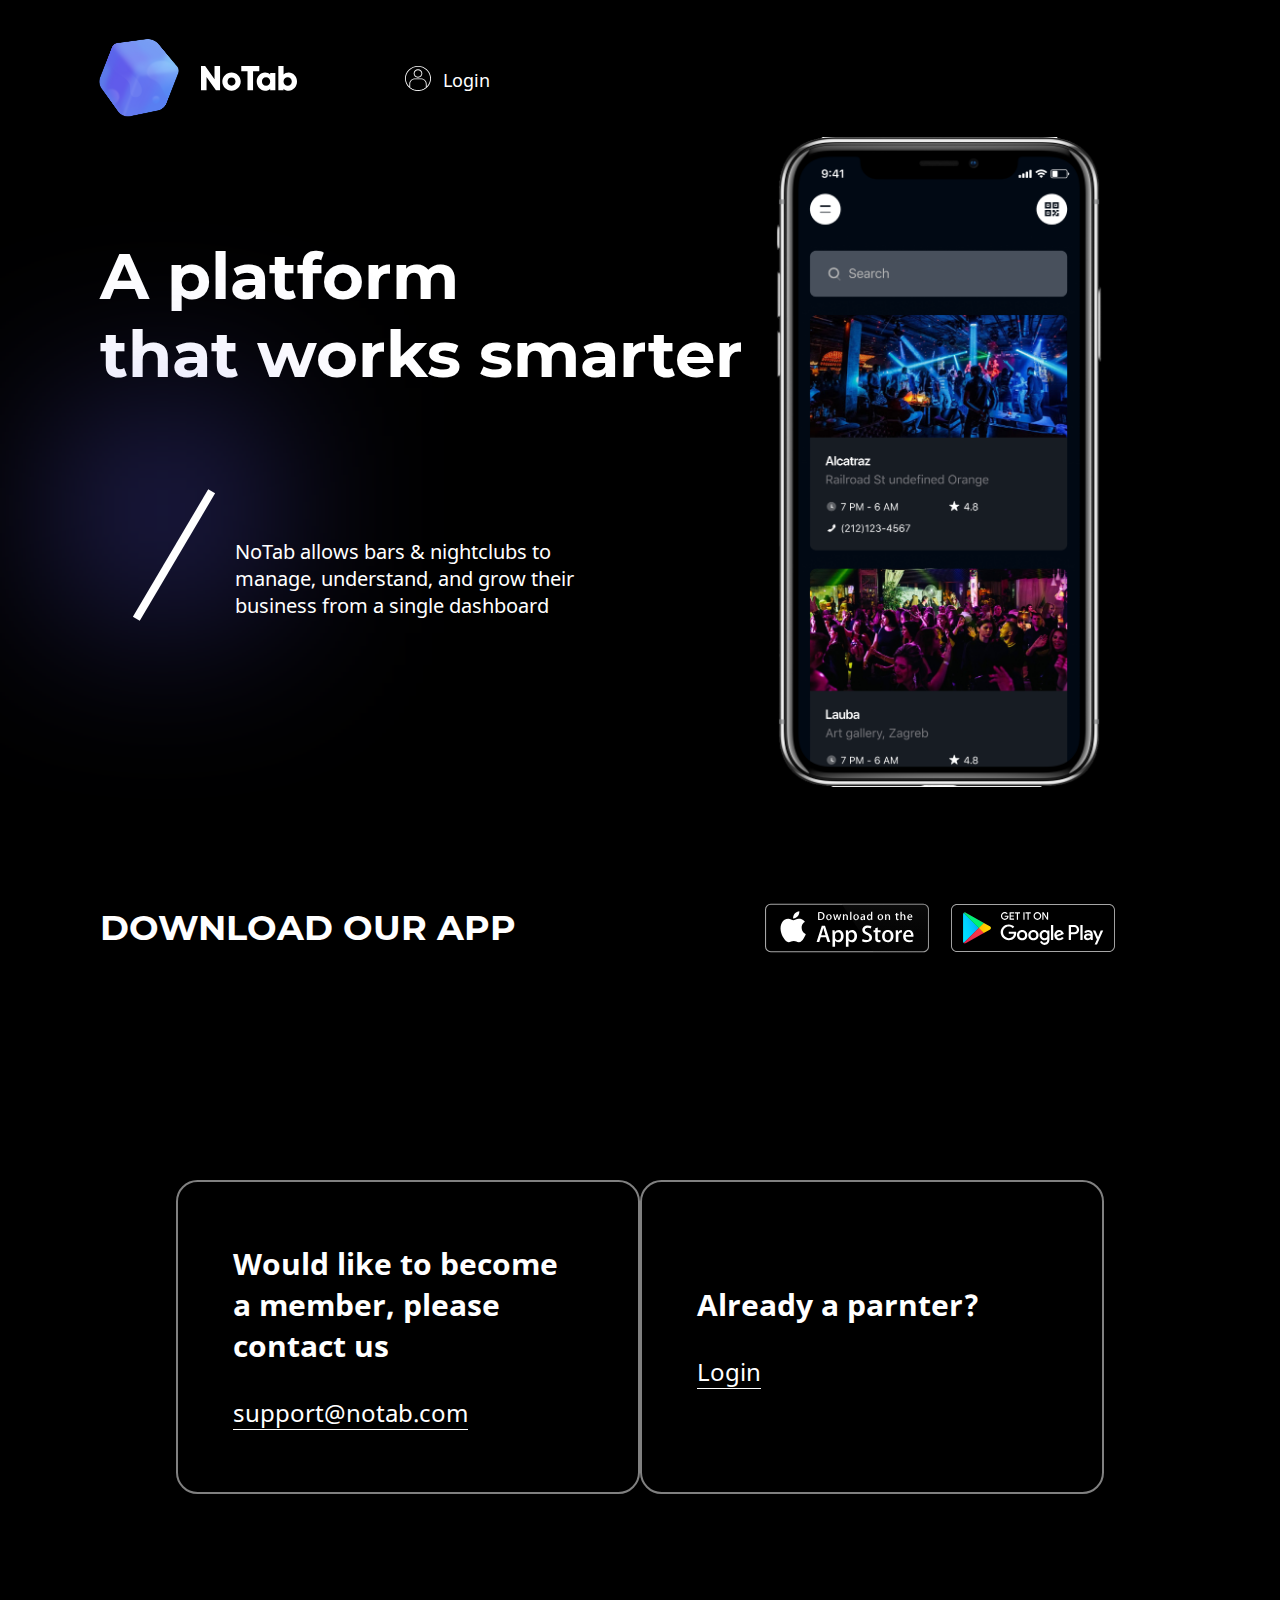
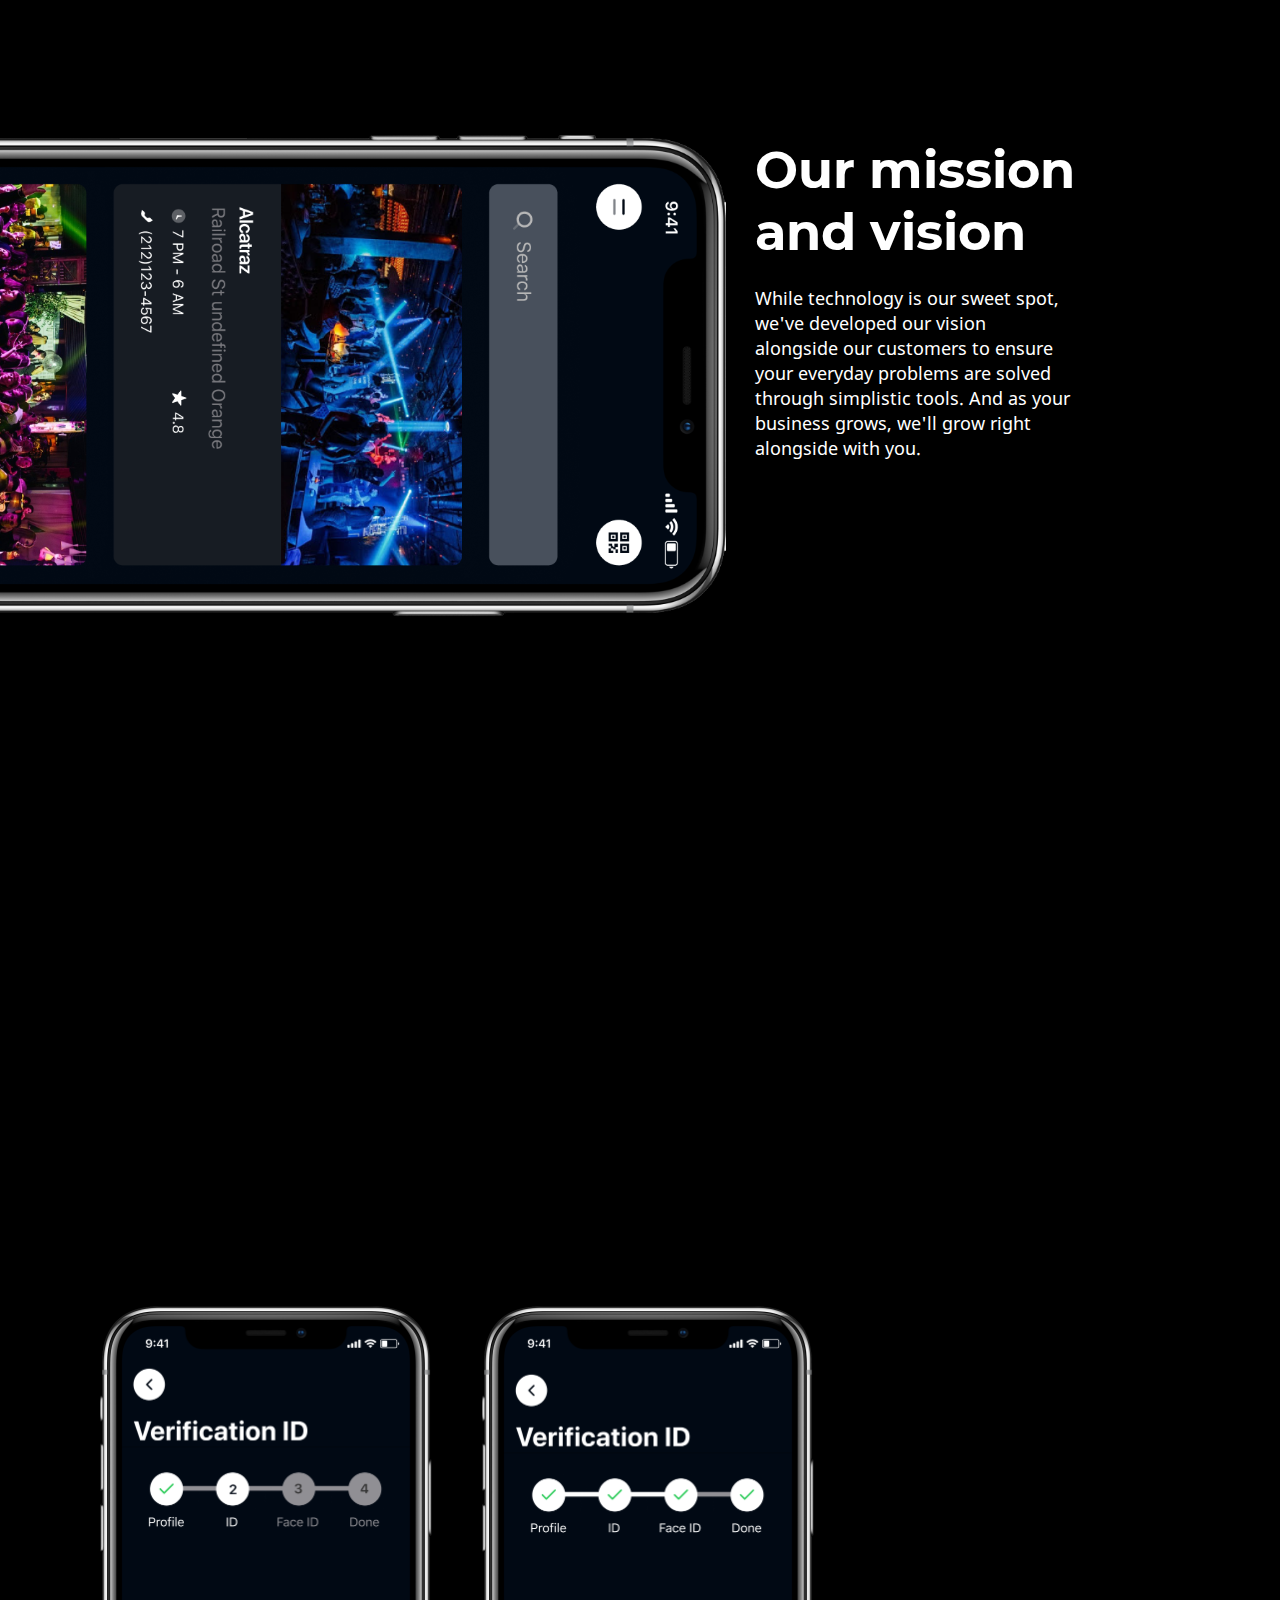
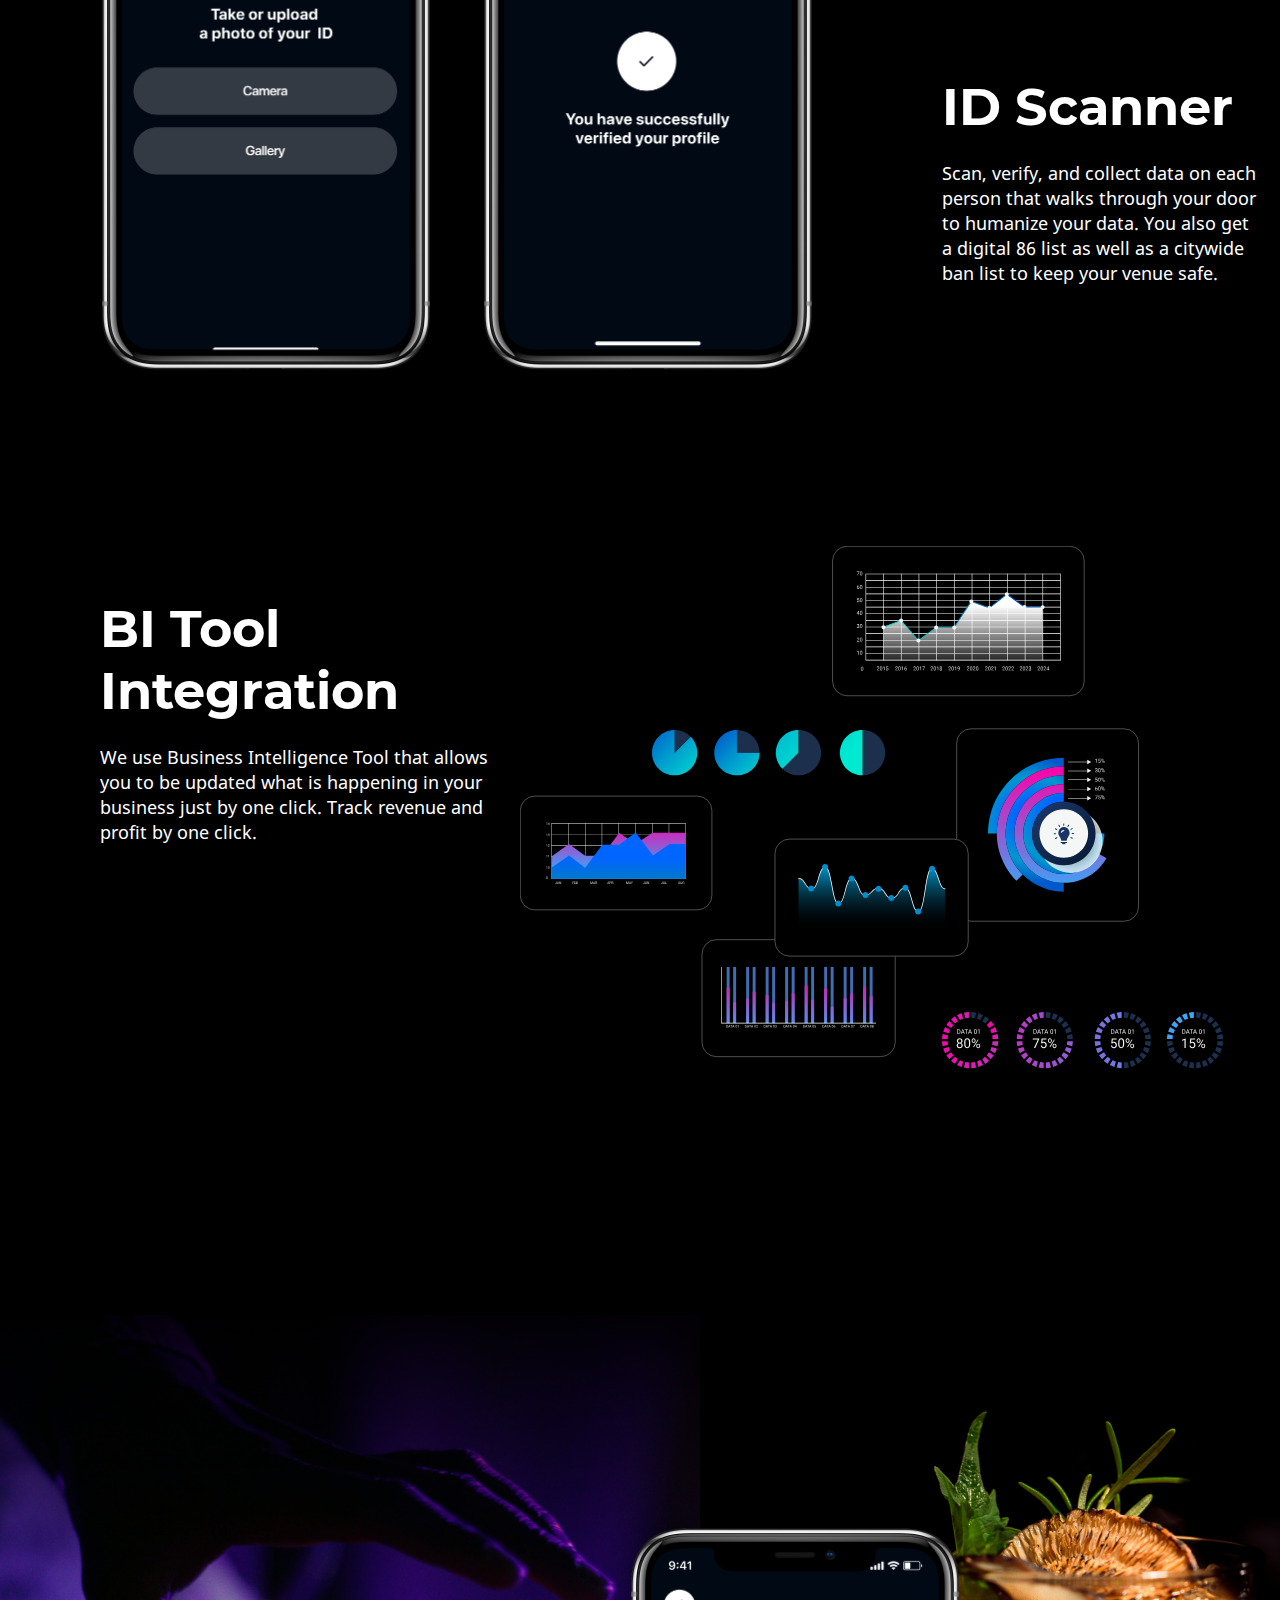
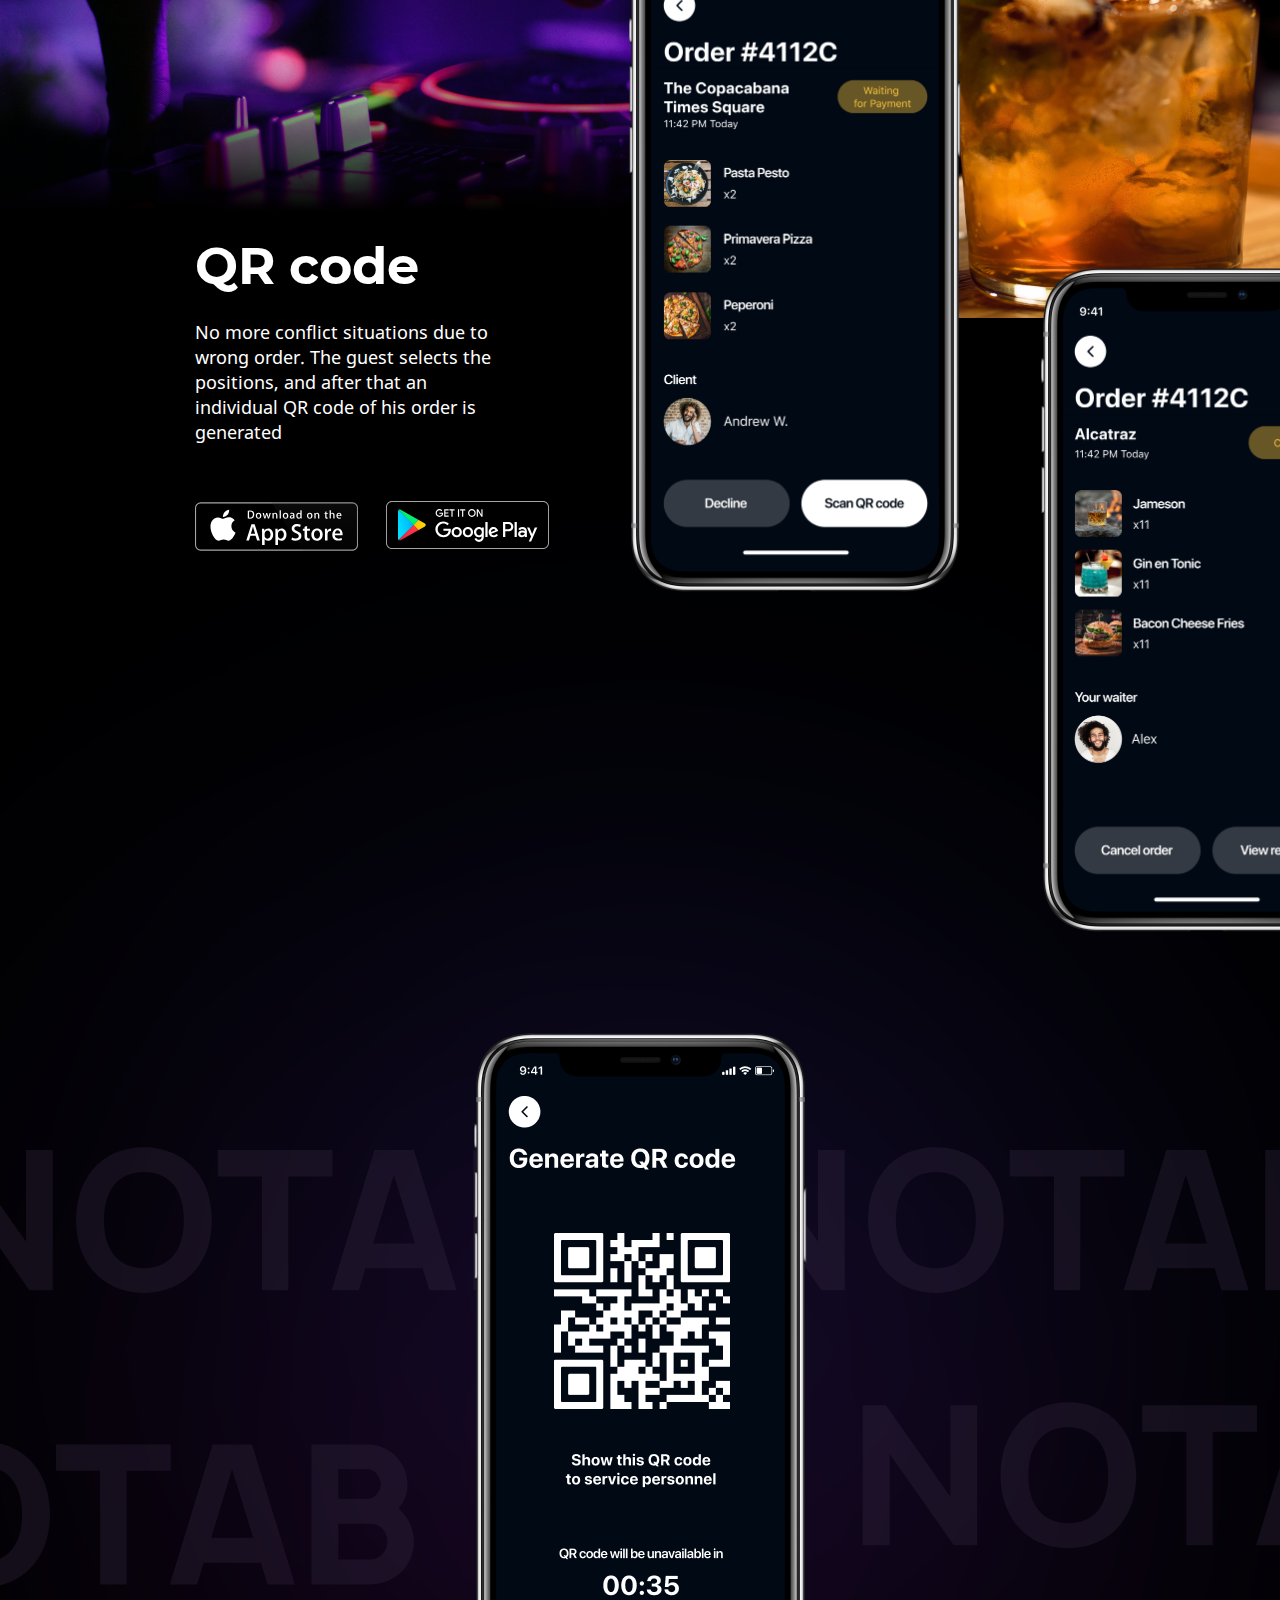
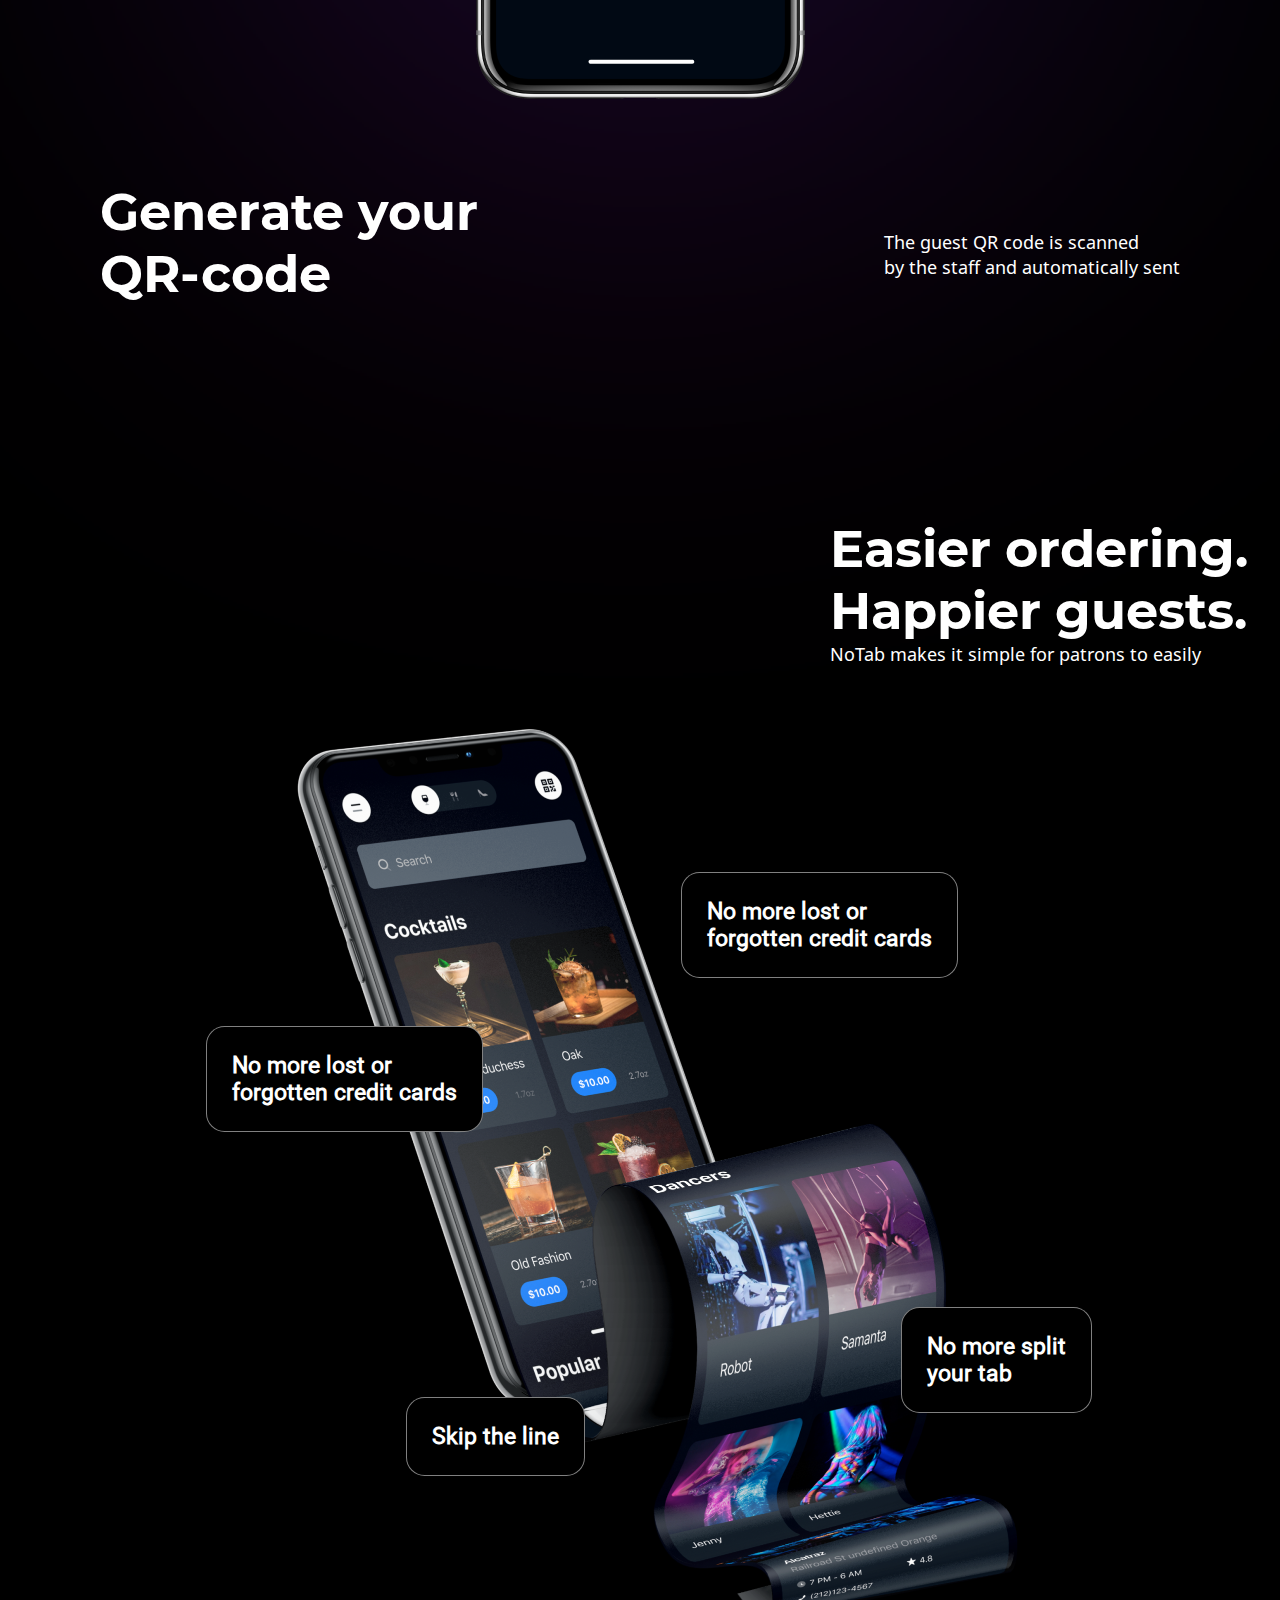
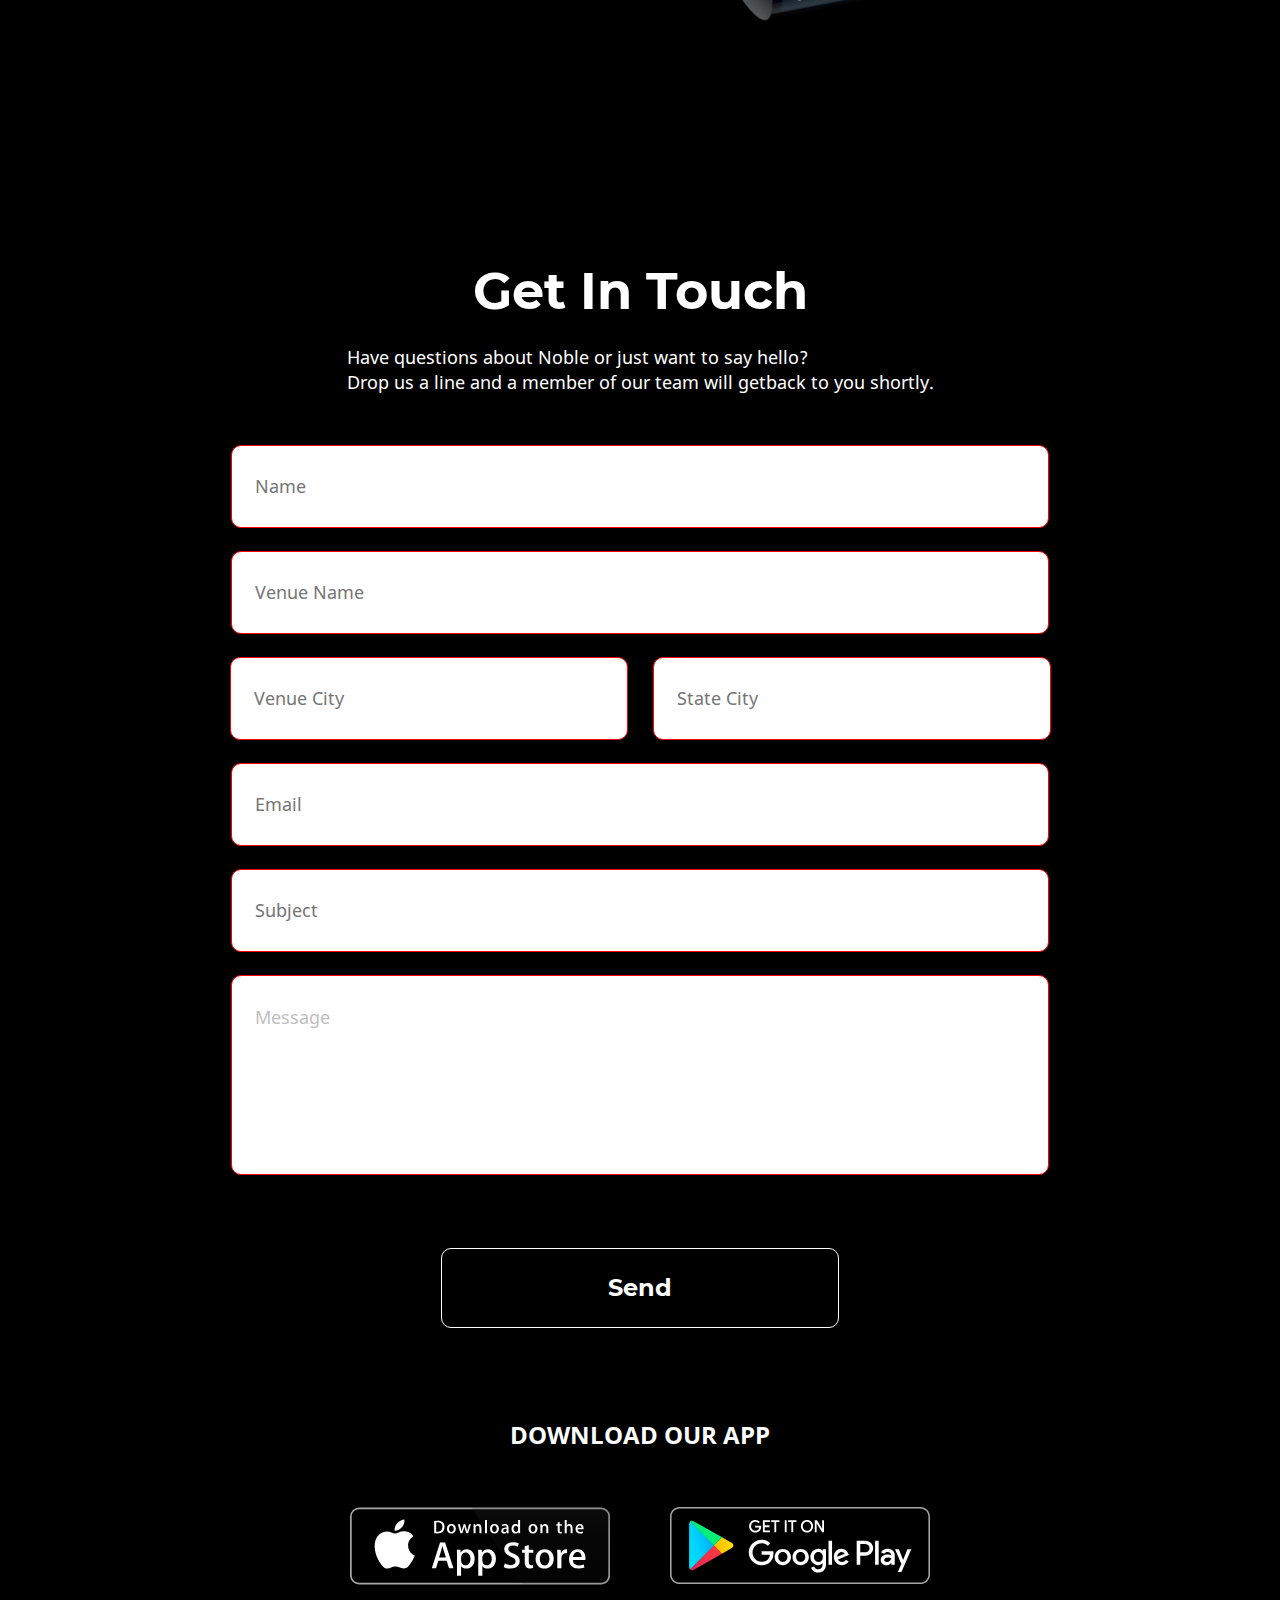
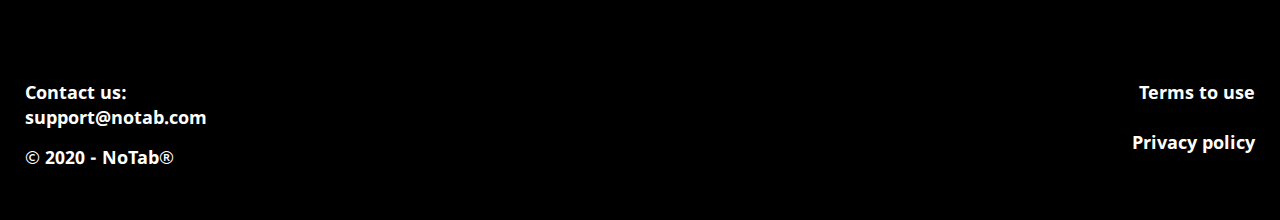
==== index.html @ 2a89348a "init commit" ====
<!DOCTYPE html>
<html lang="en">

<head>
    <meta charset='utf-8'>
    <meta http-equiv='X-UA-Compatible' content='IE=edge'>
    <title>NoTab</title>
    <meta name='viewport' content='width=device-width, initial-scale=1'>
    <link rel='stylesheet' type='text/css' media='screen' href='./styles/main/main.css'>
    <link rel='stylesheet' type='text/css' media='screen' href='./styles/main/header.css'>
    <link rel='stylesheet' type='text/css' media='screen' href='./styles/main/preview.css'>
    <link rel='stylesheet' type='text/css' media='screen' href='./styles/main/tips_cards.css'>
    <link rel='stylesheet' type='text/css' media='screen' href='./styles/main/mission.css'>
    <link rel='stylesheet' type='text/css' media='screen' href='./styles/main/features.css'>
    <link rel='stylesheet' type='text/css' media='screen' href='./styles/main/feedback.css'>
    <link rel='stylesheet' type='text/css' media='screen' href='./styles/main/downloads.css'>
    <link rel='stylesheet' type='text/css' media='screen' href='./styles/main/footer.css'>
    <link rel='stylesheet' type='text/css' media='screen' href='./styles/fonts.css'>
</head>

<body>
    <header class="header">
        <div class="header_logo">
            <div class="header_logo__image">
                <img src="./images/logo.png" alt="logo">
            </div>
            <div class="header_logo__text">
                <img src="./images/icons/logo_text.svg" alt="logo">
            </div>
        </div>
        <div class="header_login">
            <div class="header_login__icon">
                <img src="./images/icons/login_icon.svg" alt="logo">
            </div>
            <div class="header_login__btn">
                Login
            </div>
        </div>
    </header>
    <section class="preview">
        <div class="preview_wrapper">
            <div class="preview_content">
                <div class="preview_content__container">
                    <div class="preview_content__title">
                        <h1>
                            <span>A platform</span>
                            <br />
                            <span>that works smarter</span>
                        </h1>
                    </div>
                    <div class="preview_content__description">
                        <div class="description_mark">
                            <span class="description_mark__blur"></span>
                            <span class="description_mark__line"></span>
                        </div>
                        <div class="description_text">
                            NoTab allows bars & nightclubs to manage, understand, and grow their business from a single
                            dashboard
                        </div>
                    </div>
                </div>
                <div class="preview_content__image">
                    <div class="glow"></div>
                    <img src="./images/phone_preview.png" alt="Phone preview" />
                </div>
            </div>
            <div class="preview_download">
                <h1>
                    <div class="preview_download__title">
                        DOWNLOAD OUR APP
                    </div>
                </h1>
                <div class="preview_download__links">
                    <div class="links_btn">
                        <img src="./images/icons/appstore_icon.svg" alt="App Store Icon" />
                    </div>
                    <div class="links_btn">
                        <img src="./images/icons/gplay_icon.svg" alt="Google Play Icon" />
                    </div>
                </div>
            </div>
        </div>
    </section>
    <section class="tips">
        <div class="tips_card">
            <span>
                Would like to become
                <br>
                a member, please
                <br>
                contact us
            </span>
            <span>
                support@notab.com
            </span>
        </div>
        <div class="tips_card">
            <span>
                Already a parnter?
            </span>
            <span>
                Login
            </span>
        </div>
    </section>
    <main>
        <section class="mission">
            <div class="mission_image">
                <img src="./images/phone_preview.png" alt="Phone preview" />
            </div>
            <div class="mission_text">
                <span class="feature_title">
                    Our mission and vision
                </span>

                <span class="feature_description">
                    While technology is our sweet spot, we've developed our vision alongside
                    our customers to ensure your everyday problems are solved through simplistic tools. And as your
                    business grows, we'll grow right alongside with you.
                </span>
            </div>
        </section>
        <section class="features">
            <div class="features_wrapper">
                <div class="features_verification">
                    <div class="features_verification__preview">
                        <img src="./images/phone_verification.png" alt="Verification procces" />
                        <img src="./images/phone_verification_success.png" alt="Verification success" />
                    </div>
                    <div class="features_verification__description">
                        <span class="feature_title">
                            ID Scanner
                        </span>
                        <span class="feature_description">
                            Scan, verify, and collect data on each person that walks through your door
                            to humanize your data. You also get
                            a digital 86 list as well as a citywide ban list to keep your venue safe.
                        </span>
                    </div>
                </div>
            </div>
            <div class="integration">
                <div class="integration_description">
                    <span class="feature_title">
                        BI Tool Integration
                    </span>
                    <span class="feature_description">
                        We use Business Intelligence Tool that allows you to be updated what is happening in your
                        business just by one click. Track revenue
                        and profit by one click.
                    </span>
                </div>
                <div class="integration_preview">
                    <img src="./images/icons/features.svg" alt="Features" />
                </div>
            </div>
            <div class="qrcode">
                <div class="djpad"></div>
                <div class="cocktail"></div>
                <div class="qrcode_description">
                    <span class="feature_title">
                        QR code
                    </span>
                    <span class="feature_description">
                        No more conflict situations due to wrong order. The guest selects the positions, and after that
                        an individual QR code of his order is generated
                    </span>
                    <div class="qrcode_description_links">
                        <div class="link_btn">
                            <img src="./images/icons/appstore_icon.svg" alt="App Store Icon" />
                        </div>
                        <div class="link_btn">
                            <img src="./images/icons/gplay_icon.svg" alt="Google Play Icon" />
                        </div>
                    </div>
                </div>
                <div class="order_preview">
                    <img src="./images/phone_order.png" alt="Preview of order" />
                    <img src="./images/phone_order_submit.png" alt="Preview of order" />
                </div>
            </div>
            <div class="qrcode_show">
                <div class="qrcode_show_wrapper">
                    <div class="qrcode_image"></div>
                    <img src="./images/phone_qrcode.png" alt="Preview of QR code" />
                </div>
                <div class="qrcode_show_description">
                    <div class="feature_title">
                        Generate your
                        <br class="hidden">
                        QR-code
                    </div>
                    <div class="feature_description">
                        The guest QR code is scanned
                        <br>
                        by the staff and automatically sent
                    </div>
                </div>
            </div>
            <div class="things">
                <div class="things_description">
                    <span class="feature_title">
                        Easier ordering.
                        Happier guests.
                    </span>
                    <span class="feature_description">
                        NoTab makes it simple for patrons to easily
                    </span>
                </div>
                <div class="things_titles">
                    <div class="thing first">
                        No more lost or
                        <br>
                        forgotten credit cards
                    </div>
                    <div class="thing second">
                        No more lost or
                        <br>
                        forgotten credit cards
                    </div>
                    <div class="thing third">
                        Skip the line
                    </div>
                    <div class="thing fourth">
                        No more split
                        <br>
                        your tab
                    </div>
                    <img src="./images/phone_scroll.png" alt="Phone preview">
                </div>
            </div>
        </section>
        <section class="feedback">
            <div class="feedback_description">
                <span class="feature_title center">
                    Get In Touch
                </span>
                <span class="feature_description center">
                    Have questions about Noble or just want to say hello?
                    <br class="hidden">
                    Drop us a line and a member of our team will getback to you shortly.
                </span>
            </div>
            <form class="feedback_form">
                <input type="text" class="form_input" placeholder="Name" required>
                <input type="text" class="form_input" placeholder="Venue Name" required>
                <div class="feedback_form__row">
                    <input type="text" class="form_input" placeholder="Venue City" required>
                    <input type="text" class="form_input" placeholder="State City" required>
                </div>
                <input type="email" class="form_input" placeholder="Email" required>
                <input type="text" class="form_input" placeholder="Subject" required>
                <textarea class="form_input__large form_input" placeholder="Message" required></textarea>
                <button type="submit">Send</button>
            </form>
        </section>
        <section class="downloads">
            <span class="downloads_title">
                DOWNLOAD OUR APP
            </span>
            <div class="downloads_buttons">
                <div class="downloads_buttons__button">
                    <img src="./images/icons/appstore_icon.svg" alt="App Store Icon" />
                </div>
                <div class="downloads_buttons__button gplay">
                    <img src="./images/icons/gplay_icon.svg" alt="Google Play Icon" />
                </div>
            </div>
        </section>
    </main>
    <footer class="footer">
        <div class="footer__blur"></div>
        <div class="footer_location contact">
            Contact us:
            <br class="hidden">
            support@notab.com
            <span>
                © 2020 - NoTab®
            </span>
        </div>
        <div class="footer_links">
            <span class="link">
                <a href="#">
                    Terms to use
                </a>
            </span>
            <span class="link">
                <a href="#">
                    Privacy policy
                </a>
            </span>
        </div>
    </footer>
</body>

</html>
---- styles/main/main.css ----
* {
  margin: 0;
  padding: 0;
}

body {
  max-width: 1440px;
  margin-left: auto;
  margin-right: auto;
  color: #fff;
  background-color: black;
  overflow-x: hidden;
}

.feature_title {
  font-family: "MontserratBold";
  font-size: 51px;
  font-style: normal;
  line-height: 62px;
  letter-spacing: 0em;
  margin-bottom: 23px;
}

.feature_description {
  font-family: "NotoSansRegular";
  font-size: 18px;
  font-style: normal;
  font-weight: 400;
  line-height: 25px;
  letter-spacing: 0em;
}

@media screen and (max-width: 390px) {
  body {
    width: 100vw;
  }
  .feature_title {
    font-size: 24px;
    line-height: 29px;
    margin-bottom: 23px;
  }
  .feature_description {
    font-size: 16px;
  }
}
/*# sourceMappingURL=main.css.map */
---- styles/main/header.css ----
/* HEADER */
.header {
  display: -webkit-box;
  display: -ms-flexbox;
  display: flex;
  -webkit-box-align: center;
      -ms-flex-align: center;
          align-items: center;
  margin-top: 23px;
  margin-left: 85px;
}

.header_logo {
  display: -webkit-box;
  display: -ms-flexbox;
  display: flex;
  -webkit-box-align: center;
      -ms-flex-align: center;
          align-items: center;
}

.header_logo__image {
  margin-right: 8px;
}

.header_logo__image > img {
  width: 108px;
}

.header_login {
  margin-left: 108px;
  display: -webkit-box;
  display: -ms-flexbox;
  display: flex;
  -webkit-box-align: center;
      -ms-flex-align: center;
          align-items: center;
}

.header_login__icon {
  width: 24px;
}

.header_login__btn {
  color: #fff;
  font-size: 18px;
  margin-left: 14px;
  font-family: "NotoSansRegular";
  cursor: pointer;
  border-bottom: 1px solid #000;
}

.header_login__btn:hover {
  border-bottom: 1px solid #fff;
  -webkit-transition: 0.5s;
  transition: 0.5s;
}

@media screen and (max-width: 390px) {
  .header {
    -webkit-box-pack: justify;
        -ms-flex-pack: justify;
            justify-content: space-between;
    margin-top: 40px;
    margin-left: 15px;
    margin-right: 15px;
  }
  .header_logo__image {
    margin-right: 4px;
  }
  .header_logo__image > img {
    width: 52px;
  }
  .header_logo__text > img {
    width: 46px;
  }
  .header_login__icon {
    display: none;
  }
  .header_login__btn {
    text-decoration: underline;
  }
}
/*# sourceMappingURL=header.css.map */
---- styles/main/preview.css ----
.preview_content {
  display: -webkit-box;
  display: -ms-flexbox;
  display: flex;
  -webkit-box-orient: horizontal;
  -webkit-box-direction: normal;
      -ms-flex-direction: row;
          flex-direction: row;
  -webkit-box-pack: justify;
      -ms-flex-pack: justify;
          justify-content: space-between;
}

.preview_content__container {
  margin: 100px 0 0 100px;
  display: -webkit-box;
  display: -ms-flexbox;
  display: flex;
  -webkit-box-orient: vertical;
  -webkit-box-direction: normal;
      -ms-flex-direction: column;
          flex-direction: column;
}

.preview_content__title {
  font-family: "MontserratBold";
}

.preview_content__title h1 {
  font-size: 64px;
}

.preview_content__description {
  font-family: "NotoSansRegular";
  font-weight: 400;
  font-size: 20px;
  width: 500px;
  height: 135px;
}

.preview_content__description .description_mark__blur {
  position: absolute;
  margin-top: 55px;
  width: 125px;
  height: 125px;
  background: #605cea;
  -webkit-filter: blur(100px);
          filter: blur(100px);
}

.preview_content__description .description_mark__line {
  position: absolute;
  width: 140px;
  margin-top: 158px;
  border: 4px solid #ffffff;
  -webkit-transform: rotate(120.61deg);
          transform: rotate(120.61deg);
}

.preview_content__description .description_text {
  position: absolute;
  width: 380px;
  margin: 145px 0 0 135px;
}

.preview_content__image {
  margin-right: 176px;
}

.preview_content__image .glow {
  display: none;
}

.preview_content__image > img {
  width: 330px;
}

.preview_download {
  margin: 55px 165px 0 100px;
  display: -webkit-box;
  display: -ms-flexbox;
  display: flex;
  -webkit-box-pack: justify;
      -ms-flex-pack: justify;
          justify-content: space-between;
  -webkit-box-align: center;
      -ms-flex-align: center;
          align-items: center;
}

.preview_download__title {
  font-family: "MontserratBold";
  font-style: normal;
  font-size: 35px;
  line-height: 70px;
}

.preview_download__links {
  width: 350px;
  display: -webkit-box;
  display: -ms-flexbox;
  display: flex;
  -webkit-box-pack: justify;
      -ms-flex-pack: justify;
          justify-content: space-between;
}

.preview_download__links > .links_btn {
  cursor: pointer;
  display: -webkit-box;
  display: -ms-flexbox;
  display: flex;
  -webkit-box-orient: horizontal;
  -webkit-box-direction: normal;
      -ms-flex-direction: row;
          flex-direction: row;
  -webkit-box-align: center;
      -ms-flex-align: center;
          align-items: center;
  -webkit-box-pack: center;
      -ms-flex-pack: center;
          justify-content: center;
}

.preview_download__links > .links_btn > img {
  width: 164px;
}

.preview_download__links > .links_btn:hover {
  -webkit-transform: scale(1.1);
          transform: scale(1.1);
  -webkit-transition: 1s;
  transition: 1s;
}

@media screen and (max-width: 390px) {
  .preview {
    margin-left: 15px;
    margin-right: 15px;
    margin-top: 65px;
  }
  .preview_content__container {
    margin: 0;
    margin-top: 25px;
  }
  .preview_content__title {
    max-width: 207px;
    line-height: 40px;
  }
  .preview_content__title h1 {
    font-size: 32px;
  }
  .preview_content__description {
    font-size: 16px;
    line-height: 21px;
    width: 210px;
    height: -webkit-fit-content;
    height: -moz-fit-content;
    height: fit-content;
  }
  .preview_content__description > .description_mark {
    display: none;
  }
  .preview_content__description .description_text {
    position: absolute;
    width: 240px;
    margin: 25px 0 0 0;
  }
  .preview_content__image {
    margin-right: 0;
    margin-left: 35px;
  }
  .preview_content__image .glow {
    display: block;
    position: absolute;
    right: 0;
    left: 150px;
    width: 300px;
    height: 150px;
    background: rgba(250, 0, 255, 0.8);
    -webkit-filter: blur(120px);
            filter: blur(120px);
    -webkit-transform: rotate(-90.69deg);
            transform: rotate(-90.69deg);
    z-index: -1;
  }
  .preview_content__image > img {
    width: 160px;
  }
  .preview_download {
    margin: 55px 0 0 0;
    display: -webkit-box;
    display: -ms-flexbox;
    display: flex;
    -webkit-box-pack: center;
        -ms-flex-pack: center;
            justify-content: center;
    -webkit-box-align: center;
        -ms-flex-align: center;
            align-items: center;
    -webkit-box-orient: vertical;
    -webkit-box-direction: normal;
        -ms-flex-direction: column;
            flex-direction: column;
  }
  .preview_download__title {
    font-size: 24px;
    line-height: 30px;
  }
  .preview_download__links {
    width: 100%;
    display: -webkit-box;
    display: -ms-flexbox;
    display: flex;
    -webkit-box-orient: vertical;
    -webkit-box-direction: normal;
        -ms-flex-direction: column;
            flex-direction: column;
    -webkit-box-pack: justify;
        -ms-flex-pack: justify;
            justify-content: space-between;
  }
  .preview_download__links > .links_btn > img {
    width: 185px;
  }
  .preview_download__links > .links_btn:nth-child(1) {
    margin-top: -35px;
  }
  .preview_download__links > .links_btn:nth-child(2) {
    margin-top: -35px;
  }
  .preview_download__links > .links_btn:hover {
    -webkit-transform: scale(1.1);
            transform: scale(1.1);
    -webkit-transition: 1s;
    transition: 1s;
  }
}
/*# sourceMappingURL=preview.css.map */
---- styles/main/tips_cards.css ----
.tips {
  margin: 170px 176px 0 176px;
  display: -webkit-box;
  display: -ms-flexbox;
  display: flex;
  -webkit-box-pack: justify;
      -ms-flex-pack: justify;
          justify-content: space-between;
}

.tips_card {
  height: 310px;
  width: 500px;
  border-radius: 21.5px;
  border: 2px solid rgba(255, 255, 255, 0.5);
  display: -webkit-box;
  display: -ms-flexbox;
  display: flex;
  -webkit-box-pack: center;
      -ms-flex-pack: center;
          justify-content: center;
  -webkit-box-orient: vertical;
  -webkit-box-direction: normal;
      -ms-flex-direction: column;
          flex-direction: column;
  text-align: left;
}

.tips_card > span {
  font-family: "NotoSansRegular";
  font-size: 24px;
  font-style: normal;
  font-weight: 400;
  line-height: 33px;
  margin-left: 55px;
  width: -webkit-fit-content;
  width: -moz-fit-content;
  width: fit-content;
  border-bottom: 1px solid #fff;
  cursor: pointer;
}

.tips_card > span:first-child {
  width: 340px;
  height: -webkit-fit-content;
  height: -moz-fit-content;
  height: fit-content;
  margin-bottom: 30px;
  font-family: "NotoSansBold";
  font-size: 30px;
  font-style: normal;
  font-weight: 700;
  line-height: 41px;
  border: none;
  cursor: auto;
}

@media screen and (max-width: 390px) {
  .tips {
    margin: 70px 0 0 0;
    display: -webkit-box;
    display: -ms-flexbox;
    display: flex;
    -webkit-box-orient: vertical;
    -webkit-box-direction: normal;
        -ms-flex-direction: column;
            flex-direction: column;
    -webkit-box-align: center;
        -ms-flex-align: center;
            align-items: center;
    -webkit-box-pack: justify;
        -ms-flex-pack: justify;
            justify-content: space-between;
  }
  .tips_card {
    height: 200px;
    width: 340px;
    border-radius: 21.5px;
    border: 2px solid rgba(255, 255, 255, 0.5);
    display: -webkit-box;
    display: -ms-flexbox;
    display: flex;
    -webkit-box-pack: center;
        -ms-flex-pack: center;
            justify-content: center;
    -webkit-box-orient: vertical;
    -webkit-box-direction: normal;
        -ms-flex-direction: column;
            flex-direction: column;
    text-align: left;
  }
  .tips_card > span {
    font-family: "NotoSansRegular";
    font-size: 24px;
    font-style: normal;
    font-weight: 400;
    line-height: 33px;
    margin-left: 33px;
    width: -webkit-fit-content;
    width: -moz-fit-content;
    width: fit-content;
    border-bottom: 1px solid #fff;
    cursor: pointer;
  }
  .tips_card > span:first-child {
    font-family: "NotoSansBold";
    font-size: 24px;
    font-style: normal;
    font-weight: 700;
    line-height: 33px;
    width: 258px;
    height: -webkit-fit-content;
    height: -moz-fit-content;
    height: fit-content;
    margin-bottom: 30px;
    border: none;
    cursor: auto;
  }
  .tips_card:first-child {
    margin-bottom: 30px;
  }
}
/*# sourceMappingURL=tips_cards.css.map */
---- styles/main/mission.css ----
.mission {
  display: -webkit-box;
  display: -ms-flexbox;
  display: flex;
  -webkit-box-pack: justify;
      -ms-flex-pack: justify;
          justify-content: space-between;
  -webkit-box-orient: horizontal;
  -webkit-box-direction: normal;
      -ms-flex-direction: row;
          flex-direction: row;
  margin-right: 165px;
}

.mission_image > img {
  -webkit-transform: rotate(90deg);
          transform: rotate(90deg);
  width: 489px;
}

.mission_text {
  padding-top: 245px;
  width: 360px;
  display: -webkit-box;
  display: -ms-flexbox;
  display: flex;
  -webkit-box-orient: vertical;
  -webkit-box-direction: normal;
      -ms-flex-direction: column;
          flex-direction: column;
  text-align: left;
}

.mission_text > span {
  max-width: 315px;
}

.mission_text > span:first-child {
  max-width: 360px;
}

@media screen and (max-width: 390px) {
  .mission {
    -webkit-box-orient: vertical;
    -webkit-box-direction: reverse;
        -ms-flex-direction: column-reverse;
            flex-direction: column-reverse;
    -webkit-box-pack: center;
        -ms-flex-pack: center;
            justify-content: center;
    -webkit-box-align: center;
        -ms-flex-align: center;
            align-items: center;
    margin-right: unset;
    margin-top: 110px;
  }
  .mission_image {
    margin-top: 160px;
  }
  .mission_image > img {
    -webkit-transform: unset;
            transform: unset;
    width: 174px;
  }
  .mission_text {
    padding-top: unset;
    width: 100%;
    margin-left: 35px;
    display: -webkit-box;
    display: -ms-flexbox;
    display: flex;
    -webkit-box-orient: vertical;
    -webkit-box-direction: normal;
        -ms-flex-direction: column;
            flex-direction: column;
    text-align: left;
  }
  .mission_text > span {
    max-width: 315px;
  }
  .mission_text > span:first-child {
    max-width: 360px;
  }
}
/*# sourceMappingURL=mission.css.map */
---- styles/main/features.css ----
.features {
  background-image: url("../../images/club_bg.png");
  background-repeat: no-repeat;
  background-size: 100%;
  width: 100%;
}

.features_wrapper {
  width: 100%;
  height: 1060px;
  background: linear-gradient(179.83deg, #000000 -3.1%, rgba(0, 0, 0, 0) 56.76%, #000000 83.92%);
}

.features_verification {
  width: 100%;
  padding-top: 445px;
  display: -webkit-box;
  display: -ms-flexbox;
  display: flex;
  -webkit-box-orient: horizontal;
  -webkit-box-direction: normal;
      -ms-flex-direction: row;
          flex-direction: row;
}

.features_verification__preview {
  display: -webkit-box;
  display: -ms-flexbox;
  display: flex;
  -webkit-box-orient: horizontal;
  -webkit-box-direction: normal;
      -ms-flex-direction: row;
          flex-direction: row;
}

.features_verification__preview > img {
  width: 332px;
}

.features_verification__preview > img:first-child {
  margin-left: 100px;
  margin-right: 50px;
}

.features_verification__description {
  margin-left: 128px;
  margin-top: 370px;
  display: -webkit-box;
  display: -ms-flexbox;
  display: flex;
  -webkit-box-orient: vertical;
  -webkit-box-direction: normal;
      -ms-flex-direction: column;
          flex-direction: column;
  text-align: left;
}

.features_verification__description > span {
  max-width: 315px;
}

.features .integration {
  margin-top: 50px;
  display: -webkit-box;
  display: -ms-flexbox;
  display: flex;
  -webkit-box-orient: horizontal;
  -webkit-box-direction: normal;
      -ms-flex-direction: row;
          flex-direction: row;
  -webkit-box-align: center;
      -ms-flex-align: center;
          align-items: center;
}

.features .integration_description {
  margin-left: 100px;
  display: -webkit-box;
  display: -ms-flexbox;
  display: flex;
  -webkit-box-orient: vertical;
  -webkit-box-direction: normal;
      -ms-flex-direction: column;
          flex-direction: column;
  text-align: left;
}

.features .integration_description > span {
  max-width: 395px;
}

.features .integration_preview {
  margin-left: 25px;
  margin-top: 175px;
}

.features .qrcode {
  margin-top: 235px;
  display: -webkit-box;
  display: -ms-flexbox;
  display: flex;
  -webkit-box-orient: horizontal;
  -webkit-box-direction: normal;
      -ms-flex-direction: row;
          flex-direction: row;
}

.features .qrcode > .djpad {
  width: 810px;
  height: 600px;
  margin-left: -50px;
  margin-bottom: 150px;
  position: absolute;
  background-image: -webkit-gradient(linear, left top, left bottom, color-stop(-3.1%, #000000), color-stop(56.76%, rgba(0, 0, 0, 0)), color-stop(83.92%, #000000)), url("../../images/dj_pad.png");
  background-image: linear-gradient(180deg, #000000 -3.1%, rgba(0, 0, 0, 0) 56.76%, #000000 83.92%), url("../../images/dj_pad.png");
  background-size: 100%;
  z-index: -1;
}

.features .qrcode > .cocktail {
  width: 733px;
  height: 610px;
  margin-left: 700px;
  margin-bottom: 250px;
  background-image: url("../../images/coctail.png");
  background-size: 100%;
  position: absolute;
  display: -webkit-box;
  display: -ms-flexbox;
  display: flex;
  z-index: -1;
}

.features .qrcode_description {
  margin-left: 195px;
  padding-top: 527px;
  display: -webkit-box;
  display: -ms-flexbox;
  display: flex;
  -webkit-box-orient: vertical;
  -webkit-box-direction: normal;
      -ms-flex-direction: column;
          flex-direction: column;
}

.features .qrcode_description > span {
  max-width: 315px;
}

.features .qrcode_description_links {
  display: -webkit-box;
  display: -ms-flexbox;
  display: flex;
  -webkit-box-orient: horizontal;
  -webkit-box-direction: normal;
      -ms-flex-direction: row;
          flex-direction: row;
}

.features .qrcode_description_links .link_btn {
  cursor: pointer;
}

.features .qrcode_description_links .link_btn > img {
  width: 163px;
}

.features .qrcode_description_links .link_btn:nth-child(1) {
  margin-right: 28px;
}

.features .qrcode_description_links .link_btn:nth-child(2) {
  margin-top: 56px;
}

.features .qrcode_description_links .link_btn:hover {
  -webkit-transform: scale(1.1);
          transform: scale(1.1);
  -webkit-transition: 1s;
  transition: 1s;
}

.features .qrcode .order_preview {
  display: -webkit-box;
  display: -ms-flexbox;
  display: flex;
  -webkit-box-orient: horizontal;
  -webkit-box-direction: normal;
      -ms-flex-direction: row;
          flex-direction: row;
  -webkit-box-align: start;
      -ms-flex-align: start;
          align-items: flex-start;
  margin-left: 80px;
}

.features .qrcode .order_preview > img:nth-child(1) {
  padding-top: 220px;
  width: 332px;
}

.features .qrcode .order_preview > img:nth-child(2) {
  margin-left: 80px;
  padding-top: 560px;
  width: 332px;
}

.features .qrcode_show {
  margin-top: 100px;
  width: 100%;
  display: -webkit-box;
  display: -ms-flexbox;
  display: flex;
  -webkit-box-orient: vertical;
  -webkit-box-direction: normal;
      -ms-flex-direction: column;
          flex-direction: column;
  -webkit-box-pack: center;
      -ms-flex-pack: center;
          justify-content: center;
  -webkit-box-align: center;
      -ms-flex-align: center;
          align-items: center;
}

.features .qrcode_show_wrapper {
  width: 100%;
  display: -webkit-box;
  display: -ms-flexbox;
  display: flex;
  -webkit-box-pack: center;
      -ms-flex-pack: center;
          justify-content: center;
  -webkit-box-align: center;
      -ms-flex-align: center;
          align-items: center;
  background-image: url("../../images/icons/qr_bg.svg");
  background-repeat: no-repeat;
  background-position: center;
  background-size: 100%;
}

.features .qrcode_show .qrcode_image {
  position: absolute;
  width: 700px;
  height: 700px;
  border-radius: 700px;
  background: linear-gradient(12deg, #f101bd 2.82%, #0066ff 97.06%);
  opacity: 0.35;
  -webkit-filter: blur(311.569px);
          filter: blur(311.569px);
  z-index: -1;
}

.features .qrcode_show > img {
  width: 332px;
}

.features .qrcode_show_description {
  margin-top: 80px;
  width: calc(100% - 200px);
  display: -webkit-box;
  display: -ms-flexbox;
  display: flex;
  -webkit-box-orient: horizontal;
  -webkit-box-direction: normal;
      -ms-flex-direction: row;
          flex-direction: row;
  -webkit-box-align: center;
      -ms-flex-align: center;
          align-items: center;
  -webkit-box-pack: justify;
      -ms-flex-pack: justify;
          justify-content: space-between;
}

.features .things {
  margin-top: 190px;
  display: -webkit-box;
  display: -ms-flexbox;
  display: flex;
  -webkit-box-orient: vertical;
  -webkit-box-direction: normal;
      -ms-flex-direction: column;
          flex-direction: column;
  -webkit-box-pack: center;
      -ms-flex-pack: center;
          justify-content: center;
  -webkit-box-align: center;
      -ms-flex-align: center;
          align-items: center;
}

.features .things_description {
  margin-left: 800px;
  max-width: 421px;
}

.features .things_titles img {
  width: 868px;
}

.features .things_titles .thing {
  font-family: "RobotoRegular";
  font-size: 23px;
  font-weight: 700;
  line-height: 27px;
  position: absolute;
  width: -webkit-fit-content;
  width: -moz-fit-content;
  width: fit-content;
  height: -webkit-fit-content;
  height: -moz-fit-content;
  height: fit-content;
  padding: 25px;
  background: #000;
  border: 0.76007px solid rgba(255, 255, 255, 0.5);
  -webkit-box-sizing: border-box;
          box-sizing: border-box;
  border-radius: 18.5px;
}

.features .things_titles .first {
  margin-top: 359px;
}

.features .things_titles .second {
  margin-top: 205px;
  margin-left: 475px;
}

.features .things_titles .third {
  margin-top: 730px;
  margin-left: 200px;
}

.features .things_titles .fourth {
  margin-top: 640px;
  margin-left: 695px;
}

@media screen and (max-width: 390px) {
  .features {
    width: 100vw;
    margin-top: 150px;
  }
  .features_wrapper {
    height: 300px;
  }
  .features_verification {
    width: 100%;
    padding-top: unset;
    display: -webkit-box;
    display: -ms-flexbox;
    display: flex;
    -webkit-box-orient: vertical;
    -webkit-box-direction: reverse;
        -ms-flex-direction: column-reverse;
            flex-direction: column-reverse;
    -webkit-box-pack: center;
        -ms-flex-pack: center;
            justify-content: center;
    -webkit-box-align: center;
        -ms-flex-align: center;
            align-items: center;
  }
  .features_verification__preview {
    display: -webkit-box;
    display: -ms-flexbox;
    display: flex;
    -webkit-box-orient: vertical;
    -webkit-box-direction: normal;
        -ms-flex-direction: column;
            flex-direction: column;
  }
  .features_verification__preview > img {
    width: 285px;
  }
  .features_verification__preview > img:first-child {
    margin-left: unset;
    margin-right: unset;
    margin-top: 70px;
  }
  .features_verification__preview > img:nth-child(2) {
    margin-top: 55px;
  }
  .features_verification__description {
    margin-left: unset;
    margin-top: 220px;
  }
  .features_verification__description > span {
    max-width: 345px;
  }
  .features .integration {
    margin-top: 1525px;
    display: -webkit-box;
    display: -ms-flexbox;
    display: flex;
    -webkit-box-orient: vertical;
    -webkit-box-direction: normal;
        -ms-flex-direction: column;
            flex-direction: column;
    -webkit-box-align: center;
        -ms-flex-align: center;
            align-items: center;
  }
  .features .integration_description {
    margin-left: 15px;
    display: -webkit-box;
    display: -ms-flexbox;
    display: flex;
    -webkit-box-orient: vertical;
    -webkit-box-direction: normal;
        -ms-flex-direction: column;
            flex-direction: column;
    text-align: left;
  }
  .features .integration_description > span {
    max-width: 390px;
  }
  .features .integration_preview {
    margin-left: 0;
    margin-top: 15px;
  }
  .features .integration_preview > img {
    width: 390px;
  }
  .features .qrcode {
    margin-top: 50px;
    display: -webkit-box;
    display: -ms-flexbox;
    display: flex;
    -webkit-box-orient: vertical;
    -webkit-box-direction: normal;
        -ms-flex-direction: column;
            flex-direction: column;
  }
  .features .qrcode > .djpad {
    width: 100vw;
    height: 335px;
    margin-left: unset;
    margin-bottom: unset;
    position: absolute;
    background-image: -webkit-gradient(linear, left top, left bottom, color-stop(-3.1%, #000000), color-stop(56.76%, rgba(0, 0, 0, 0)), color-stop(83.92%, #000000)), url("../../images/dj_pad.png");
    background-image: linear-gradient(180deg, #000000 -3.1%, rgba(0, 0, 0, 0) 56.76%, #000000 83.92%), url("../../images/dj_pad.png");
    background-size: 100%;
    z-index: -1;
  }
  .features .qrcode > .cocktail {
    width: 90vw;
    height: 300px;
    margin-top: 600px;
    margin-left: 10vw;
    margin-bottom: unset;
    background-image: url("../../images/coctail.png");
    background-size: 100%;
    position: absolute;
    display: -webkit-box;
    display: -ms-flexbox;
    display: flex;
    z-index: -1;
  }
  .features .qrcode_description {
    margin-left: 15px;
    margin-right: 15px;
    padding-top: 225px;
    display: -webkit-box;
    display: -ms-flexbox;
    display: flex;
    -webkit-box-orient: vertical;
    -webkit-box-direction: normal;
        -ms-flex-direction: column;
            flex-direction: column;
  }
  .features .qrcode_description > span {
    max-width: 315px;
  }
  .features .qrcode_description_links {
    display: -webkit-box;
    display: -ms-flexbox;
    display: flex;
    -webkit-box-orient: vertical;
    -webkit-box-direction: normal;
        -ms-flex-direction: column;
            flex-direction: column;
    -webkit-box-align: center;
        -ms-flex-align: center;
            align-items: center;
  }
  .features .qrcode_description_links .link_btn {
    cursor: pointer;
  }
  .features .qrcode_description_links .link_btn > img {
    width: 163px;
  }
  .features .qrcode_description_links .link_btn:nth-child(1) {
    margin-right: 0;
  }
  .features .qrcode_description_links .link_btn:nth-child(2) {
    margin-top: -45px;
  }
  .features .qrcode_description_links .link_btn:hover {
    -webkit-transform: scale(1.1);
            transform: scale(1.1);
    -webkit-transition: 1s;
    transition: 1s;
  }
  .features .qrcode .order_preview {
    display: -webkit-box;
    display: -ms-flexbox;
    display: flex;
    -webkit-box-orient: vertical;
    -webkit-box-direction: normal;
        -ms-flex-direction: column;
            flex-direction: column;
    -webkit-box-align: start;
        -ms-flex-align: start;
            align-items: flex-start;
    -webkit-box-align: center;
        -ms-flex-align: center;
            align-items: center;
    margin-left: unset;
  }
  .features .qrcode .order_preview > img:nth-child(1) {
    padding-top: 320px;
    width: 280px;
  }
  .features .qrcode .order_preview > img:nth-child(2) {
    margin-left: unset;
    padding-top: 50px;
    width: 280px;
  }
  .features .qrcode_show {
    margin-top: 100px;
    width: 100%;
    display: -webkit-box;
    display: -ms-flexbox;
    display: flex;
    -webkit-box-orient: vertical;
    -webkit-box-direction: reverse;
        -ms-flex-direction: column-reverse;
            flex-direction: column-reverse;
    -webkit-box-pack: center;
        -ms-flex-pack: center;
            justify-content: center;
    -webkit-box-align: center;
        -ms-flex-align: center;
            align-items: center;
  }
  .features .qrcode_show_wrapper {
    width: 100%;
    display: -webkit-box;
    display: -ms-flexbox;
    display: flex;
    -webkit-box-pack: center;
        -ms-flex-pack: center;
            justify-content: center;
    -webkit-box-align: center;
        -ms-flex-align: center;
            align-items: center;
    background-image: url("../../images/icons/qr_bg.svg");
    background-repeat: no-repeat;
    background-position: center;
    background-size: 100%;
  }
  .features .qrcode_show .qrcode_image {
    position: absolute;
    width: 100vw;
    height: 100vw;
    border-radius: 100%;
    background: linear-gradient(12deg, #f101bd 2.82%, #0066ff 97.06%);
    opacity: 0.35;
    -webkit-filter: blur(311.569px);
            filter: blur(311.569px);
    z-index: -1;
  }
  .features .qrcode_show img {
    width: 180px;
  }
  .features .qrcode_show_description {
    margin-top: unset;
    margin-bottom: 20px;
    width: calc(100vw - 30px);
    margin-left: 15px;
    margin-right: 15px;
    display: -webkit-box;
    display: -ms-flexbox;
    display: flex;
    -webkit-box-orient: vertical;
    -webkit-box-direction: normal;
        -ms-flex-direction: column;
            flex-direction: column;
    -webkit-box-align: start;
        -ms-flex-align: start;
            align-items: flex-start;
    -webkit-box-pack: justify;
        -ms-flex-pack: justify;
            justify-content: space-between;
  }
  .features .qrcode_show_description .hidden {
    display: none;
  }
  .features .things {
    margin-top: 190px;
    display: -webkit-box;
    display: -ms-flexbox;
    display: flex;
    -webkit-box-orient: vertical;
    -webkit-box-direction: normal;
        -ms-flex-direction: column;
            flex-direction: column;
    -webkit-box-pack: center;
        -ms-flex-pack: center;
            justify-content: center;
    -webkit-box-align: center;
        -ms-flex-align: center;
            align-items: center;
  }
  .features .things_description {
    margin-left: 15px;
    max-width: 100vw;
    display: -webkit-box;
    display: -ms-flexbox;
    display: flex;
    -webkit-box-orient: vertical;
    -webkit-box-direction: normal;
        -ms-flex-direction: column;
            flex-direction: column;
  }
  .features .things_titles {
    margin-top: 135px;
  }
  .features .things_titles img {
    width: 360px;
  }
  .features .things_titles .thing {
    font-family: "RobotoRegular";
    font-size: 14px;
    font-weight: 500;
    line-height: 16px;
    position: absolute;
    width: -webkit-fit-content;
    width: -moz-fit-content;
    width: fit-content;
    height: -webkit-fit-content;
    height: -moz-fit-content;
    height: fit-content;
    padding: 13px;
    background: #000;
    border: 0.76007px solid rgba(255, 255, 255, 0.5);
    -webkit-box-sizing: border-box;
            box-sizing: border-box;
    border-radius: 10px;
  }
  .features .things_titles .first {
    margin-top: -75px;
    margin-left: 25px;
  }
  .features .things_titles .second {
    margin-top: 15px;
    margin-left: 195px;
  }
  .features .things_titles .third {
    margin-top: 320px;
    margin-left: 25px;
  }
  .features .things_titles .fourth {
    margin-top: 410px;
    margin-left: 240px;
  }
}
/*# sourceMappingURL=features.css.map */
---- styles/main/feedback.css ----
.feedback {
  margin-top: 150px;
  display: -webkit-box;
  display: -ms-flexbox;
  display: flex;
  -webkit-box-orient: vertical;
  -webkit-box-direction: normal;
      -ms-flex-direction: column;
          flex-direction: column;
  -webkit-box-pack: center;
      -ms-flex-pack: center;
          justify-content: center;
  -webkit-box-align: center;
      -ms-flex-align: center;
          align-items: center;
}

.feedback_description {
  display: -webkit-box;
  display: -ms-flexbox;
  display: flex;
  -webkit-box-orient: vertical;
  -webkit-box-direction: normal;
      -ms-flex-direction: column;
          flex-direction: column;
  -webkit-box-pack: center;
      -ms-flex-pack: center;
          justify-content: center;
  -webkit-box-align: center;
      -ms-flex-align: center;
          align-items: center;
}

.feedback_form {
  width: 820px;
  margin-top: 50px;
  display: -webkit-box;
  display: -ms-flexbox;
  display: flex;
  -webkit-box-pack: center;
      -ms-flex-pack: center;
          justify-content: center;
  -webkit-box-orient: vertical;
  -webkit-box-direction: normal;
      -ms-flex-direction: column;
          flex-direction: column;
  -webkit-box-align: center;
      -ms-flex-align: center;
          align-items: center;
}

.feedback_form__row {
  display: -webkit-box;
  display: -ms-flexbox;
  display: flex;
  -webkit-box-align: space-between;
      -ms-flex-align: space-between;
          align-items: space-between;
  -webkit-box-orient: horizontal;
  -webkit-box-direction: normal;
      -ms-flex-direction: row;
          flex-direction: row;
  -webkit-box-pack: justify;
      -ms-flex-pack: justify;
          justify-content: space-between;
}

.feedback_form__row input {
  max-width: 398px;
}

.feedback_form__row input:first-child {
  margin-right: 25px;
}

.feedback_form input {
  font-family: "NotoSansRegular";
  width: 818px;
  height: 83px;
  background: #ffffff;
  border: 1px solid #5c5c5c;
  -webkit-box-sizing: border-box;
          box-sizing: border-box;
  border-radius: 10px;
  font-size: 18px;
  padding-top: 29px;
  padding-bottom: 29px;
  padding-left: 23px;
  margin-bottom: 23px;
}

.feedback_form input:placeholder {
  font-size: 18px;
  padding-top: 29px;
  padding-bottom: 29px;
  color: #bfbfbf;
  font-weight: 400;
}

.feedback_form input:invalid:not(:focus) {
  border: 1px solid red;
}

.feedback_form textarea {
  resize: none;
  font-family: "NotoSansRegular";
  width: 818px;
  height: 200px;
  background: #ffffff;
  border: 1px solid #5c5c5c;
  -webkit-box-sizing: border-box;
          box-sizing: border-box;
  border-radius: 10px;
  font-size: 18px;
  padding-top: 29px;
  padding-bottom: 29px;
  padding-left: 23px;
  margin-bottom: 23px;
}

.feedback_form textarea::-webkit-input-placeholder {
  font-size: 18px;
  color: #bfbfbf;
  font-weight: 400;
}

.feedback_form textarea:-ms-input-placeholder {
  font-size: 18px;
  color: #bfbfbf;
  font-weight: 400;
}

.feedback_form textarea::-ms-input-placeholder {
  font-size: 18px;
  color: #bfbfbf;
  font-weight: 400;
}

.feedback_form textarea::placeholder {
  font-size: 18px;
  color: #bfbfbf;
  font-weight: 400;
}

.feedback_form textarea:invalid:not(:focus) {
  border: 1px solid red;
}

.feedback_form button {
  margin-top: 50px;
  width: 398px;
  height: 80px;
  background: #000000;
  border: 1px solid #ffffff;
  -webkit-box-sizing: border-box;
          box-sizing: border-box;
  border-radius: 10px;
  color: #fff;
  cursor: pointer;
  font-family: "MontserratBold";
  font-size: 24px;
  font-style: normal;
  font-weight: 700;
  line-height: 29px;
  letter-spacing: 0em;
  text-align: center;
}

.feedback_form button:hover {
  background-color: #ffffff;
  color: #000000;
  border: 1px solid #000000;
  -webkit-transition: 1s;
  transition: 1s;
}

@media screen and (max-width: 390px) {
  .feedback {
    margin-top: 150px;
    display: -webkit-box;
    display: -ms-flexbox;
    display: flex;
    -webkit-box-orient: vertical;
    -webkit-box-direction: normal;
        -ms-flex-direction: column;
            flex-direction: column;
    -webkit-box-pack: center;
        -ms-flex-pack: center;
            justify-content: center;
    -webkit-box-align: center;
        -ms-flex-align: center;
            align-items: center;
  }
  .feedback .center {
    text-align: center;
  }
  .feedback_description {
    display: -webkit-box;
    display: -ms-flexbox;
    display: flex;
    -webkit-box-orient: vertical;
    -webkit-box-direction: normal;
        -ms-flex-direction: column;
            flex-direction: column;
    -webkit-box-pack: center;
        -ms-flex-pack: center;
            justify-content: center;
    -webkit-box-align: center;
        -ms-flex-align: center;
            align-items: center;
  }
  .feedback_form {
    width: 345px;
    margin-top: 50px;
    display: -webkit-box;
    display: -ms-flexbox;
    display: flex;
    -webkit-box-pack: center;
        -ms-flex-pack: center;
            justify-content: center;
    -webkit-box-orient: vertical;
    -webkit-box-direction: normal;
        -ms-flex-direction: column;
            flex-direction: column;
    -webkit-box-align: center;
        -ms-flex-align: center;
            align-items: center;
  }
  .feedback_form__row {
    width: 100%;
    display: -webkit-box;
    display: -ms-flexbox;
    display: flex;
    -webkit-box-align: space-between;
        -ms-flex-align: space-between;
            align-items: space-between;
    -webkit-box-orient: vertical;
    -webkit-box-direction: normal;
        -ms-flex-direction: column;
            flex-direction: column;
    -webkit-box-pack: justify;
        -ms-flex-pack: justify;
            justify-content: space-between;
  }
  .feedback_form__row input {
    max-width: 100%;
  }
  .feedback_form__row input:first-child {
    margin-right: unset;
  }
  .feedback_form input {
    font-family: "NotoSansRegular";
    width: 100%;
    height: 55px;
    background: #ffffff;
    border: 1px solid #5c5c5c;
    -webkit-box-sizing: border-box;
            box-sizing: border-box;
    border-radius: 10px;
    font-size: 16px;
    padding-top: 19px;
    padding-bottom: 19px;
    padding-left: 17px;
    margin-bottom: 17px;
  }
  .feedback_form input::-webkit-input-placeholder {
    font-size: 16px;
    padding-top: 19px;
    padding-bottom: 19px;
    color: #bfbfbf;
    font-weight: 400;
  }
  .feedback_form input:-ms-input-placeholder {
    font-size: 16px;
    padding-top: 19px;
    padding-bottom: 19px;
    color: #bfbfbf;
    font-weight: 400;
  }
  .feedback_form input::-ms-input-placeholder {
    font-size: 16px;
    padding-top: 19px;
    padding-bottom: 19px;
    color: #bfbfbf;
    font-weight: 400;
  }
  .feedback_form input::placeholder {
    font-size: 16px;
    padding-top: 19px;
    padding-bottom: 19px;
    color: #bfbfbf;
    font-weight: 400;
  }
  .feedback_form input:invalid:not(:focus) {
    border: 1px solid red;
  }
  .feedback_form textarea {
    resize: none;
    font-family: "NotoSansRegular";
    width: 100%;
    height: 140px;
    background: #ffffff;
    border: 1px solid #5c5c5c;
    -webkit-box-sizing: border-box;
            box-sizing: border-box;
    border-radius: 10px;
    font-size: 16px;
    padding-top: 19px;
    padding-bottom: 19px;
    padding-left: 17px;
    margin-bottom: 23px;
  }
  .feedback_form textarea::-webkit-input-placeholder {
    font-size: 16px;
    color: #bfbfbf;
    font-weight: 400;
  }
  .feedback_form textarea:-ms-input-placeholder {
    font-size: 16px;
    color: #bfbfbf;
    font-weight: 400;
  }
  .feedback_form textarea::-ms-input-placeholder {
    font-size: 16px;
    color: #bfbfbf;
    font-weight: 400;
  }
  .feedback_form textarea::placeholder {
    font-size: 16px;
    color: #bfbfbf;
    font-weight: 400;
  }
  .feedback_form textarea:invalid:not(:focus) {
    border: 1px solid red;
  }
  .feedback_form button {
    margin-top: 50px;
    width: 345px;
    height: 80px;
  }
  .feedback_form button:hover {
    background-color: #ffffff;
    color: #000000;
    border: 1px solid #000000;
    -webkit-transition: 1s;
    transition: 1s;
  }
}
/*# sourceMappingURL=feedback.css.map */
---- styles/main/downloads.css ----
.downloads {
  margin-top: 90px;
  display: -webkit-box;
  display: -ms-flexbox;
  display: flex;
  -webkit-box-orient: vertical;
  -webkit-box-direction: normal;
      -ms-flex-direction: column;
          flex-direction: column;
  -webkit-box-pack: center;
      -ms-flex-pack: center;
          justify-content: center;
  -webkit-box-align: center;
      -ms-flex-align: center;
          align-items: center;
}

.downloads_title {
  font-family: "NotoSansBold";
  font-size: 24px;
  font-style: normal;
  font-weight: 700;
  line-height: 33px;
}

.downloads_buttons {
  margin-top: -35px;
  width: 580px;
  display: -webkit-box;
  display: -ms-flexbox;
  display: flex;
  -webkit-box-orient: horizontal;
  -webkit-box-direction: normal;
      -ms-flex-direction: row;
          flex-direction: row;
  -webkit-box-align: center;
      -ms-flex-align: center;
          align-items: center;
  -webkit-box-pack: justify;
      -ms-flex-pack: justify;
          justify-content: space-between;
}

.downloads_buttons__button {
  cursor: pointer;
}

.downloads_buttons__button > img {
  width: 260px;
}

.downloads_buttons__button:hover {
  -webkit-transform: scale(1.1);
          transform: scale(1.1);
  -webkit-transition: 1s;
  transition: 1s;
}

@media screen and (max-width: 390px) {
  .downloads {
    margin-top: 90px;
    display: -webkit-box;
    display: -ms-flexbox;
    display: flex;
    -webkit-box-orient: vertical;
    -webkit-box-direction: normal;
        -ms-flex-direction: column;
            flex-direction: column;
    -webkit-box-pack: center;
        -ms-flex-pack: center;
            justify-content: center;
    -webkit-box-align: center;
        -ms-flex-align: center;
            align-items: center;
  }
  .downloads_title {
    font-family: "NotoSansBold";
    font-size: 24px;
    font-style: normal;
    font-weight: 700;
    line-height: 33px;
  }
  .downloads_buttons {
    margin-top: -35px;
    width: 100vw;
    display: -webkit-box;
    display: -ms-flexbox;
    display: flex;
    -webkit-box-orient: vertical;
    -webkit-box-direction: normal;
        -ms-flex-direction: column;
            flex-direction: column;
    -webkit-box-align: center;
        -ms-flex-align: center;
            align-items: center;
    -webkit-box-pack: justify;
        -ms-flex-pack: justify;
            justify-content: space-between;
  }
  .downloads_buttons__button {
    cursor: pointer;
  }
  .downloads_buttons__button > img {
    width: 185px;
  }
  .downloads_buttons__button:nth-child(2) {
    margin-top: -35px;
  }
  .downloads_buttons__button:hover {
    -webkit-transform: scale(1.1);
            transform: scale(1.1);
    -webkit-transition: 1s;
    transition: 1s;
  }
}
/*# sourceMappingURL=downloads.css.map */
---- styles/main/footer.css ----
.footer {
  display: -webkit-box;
  display: -ms-flexbox;
  display: flex;
  -webkit-box-orient: horizontal;
  -webkit-box-direction: normal;
      -ms-flex-direction: row;
          flex-direction: row;
  -webkit-box-pack: justify;
      -ms-flex-pack: justify;
          justify-content: space-between;
  margin-bottom: 50px;
  margin-left: 25px;
  margin-right: 25px;
}

.footer__blur {
  display: none;
}

.footer_location {
  font-family: "NotoSansBold";
  font-size: 18px;
  font-style: normal;
  font-weight: 700;
  line-height: 25px;
  letter-spacing: 0em;
  text-align: left;
  display: -webkit-box;
  display: -ms-flexbox;
  display: flex;
  -webkit-box-orient: vertical;
  -webkit-box-direction: normal;
      -ms-flex-direction: column;
          flex-direction: column;
}

.footer_location > span {
  margin-top: 15px;
}

.footer_links {
  font-family: "NotoSansBold";
  font-size: 18px;
  font-style: normal;
  font-weight: 800;
  line-height: 25px;
  letter-spacing: 0em;
  text-align: right;
  display: -webkit-box;
  display: -ms-flexbox;
  display: flex;
  -webkit-box-orient: vertical;
  -webkit-box-direction: normal;
      -ms-flex-direction: column;
          flex-direction: column;
  -webkit-box-pack: justify;
      -ms-flex-pack: justify;
          justify-content: space-between;
  height: 75px;
}

.footer_links a {
  text-decoration: none;
  color: #fff;
}

.footer_links a:hover {
  text-decoration: underline;
}

@media screen and (max-width: 390px) {
  .footer {
    display: -webkit-box;
    display: -ms-flexbox;
    display: flex;
    -webkit-box-orient: vertical;
    -webkit-box-direction: reverse;
        -ms-flex-direction: column-reverse;
            flex-direction: column-reverse;
    -webkit-box-pack: justify;
        -ms-flex-pack: justify;
            justify-content: space-between;
    margin-bottom: 50px;
    margin-left: unset;
    margin-right: unset;
    text-align: center;
  }
  .footer__blur {
    display: block;
    width: 225px;
    height: 225px;
    position: absolute;
    z-index: 1;
    background: linear-gradient(12.08deg, #f101bf 2.82%, #0066ff 97.06%);
    opacity: 0.8;
    -webkit-filter: blur(138.347px);
            filter: blur(138.347px);
    -webkit-transform: rotate(5.78deg);
            transform: rotate(5.78deg);
  }
  .footer_location {
    margin-top: 45px;
    text-align: unset;
  }
  .footer_location > span {
    margin-top: 15px;
  }
  .footer_links {
    margin-top: 45px;
    text-align: unset;
  }
}
/*# sourceMappingURL=footer.css.map */
---- styles/fonts.css ----
@font-face{
    font-family: "NotoSansBold";
    src: url("../styles/fonts/NotoSans-Bold.ttf") format("truetype");
    font-style: normal; 
    font-weight: normal; 
}

@font-face{
    font-family: "NotoSansBoldItallic";
    src: url("../styles/fonts/NotoSans-BoldItalic.ttf") format("truetype");
    font-style: normal; 
    font-weight: normal; 
}

@font-face{
    font-family: "NotoSansItalic";
    src: url("../styles/fonts/NotoSans-Italic.ttf") format("truetype");
    font-style: normal; 
    font-weight: normal; 
}

@font-face{
    font-family: "NotoSansRegular";
    src: url("../styles/fonts/NotoSans-Regular.ttf") format("truetype");
    font-style: normal; 
    font-weight: normal; 
}

@font-face{
    font-family: "MontserratBold";
    src: url("../styles/fonts/Montserrat-Bold.ttf") format("truetype");
    font-style: normal; 
    font-weight: normal; 
}

@font-face{
    font-family: "MontserratBoldItalic";
    src: url("../styles/fonts/Montserrat-BoldItalic.ttf") format("truetype");
    font-style: normal; 
    font-weight: normal; 
}

@font-face{
    font-family: "MontserratItalic";
    src: url("../styles/fonts/Montserrat-Italic.ttf") format("truetype");
    font-style: normal; 
    font-weight: normal; 
}

@font-face{
    font-family: "MontserratRegular";
    src: url("../styles/fonts/Montserrat-Regular.ttf") format("truetype");
    font-style: normal; 
    font-weight: normal; 
}


@font-face{
    font-family: "RobotoBold";
    src: url("../styles/fonts/Roboto-Bold.ttf") format("truetype");
    font-style: normal; 
    font-weight: normal; 
}

@font-face{
    font-family: "RobotoBoldItalic";
    src: url("../styles/fonts/Roboto-BoldItalic.ttf") format("truetype");
    font-style: normal; 
    font-weight: normal; 
}

@font-face{
    font-family: "RobotoItalic";
    src: url("../styles/fonts/Roboto-Italic.ttf") format("truetype");
    font-style: normal; 
    font-weight: normal; 
}

@font-face{
    font-family: "RobotoRegular";
    src: url("../styles/fonts/Roboto-Regular.ttf") format("truetype");
    font-style: normal; 
    font-weight: normal; 
}
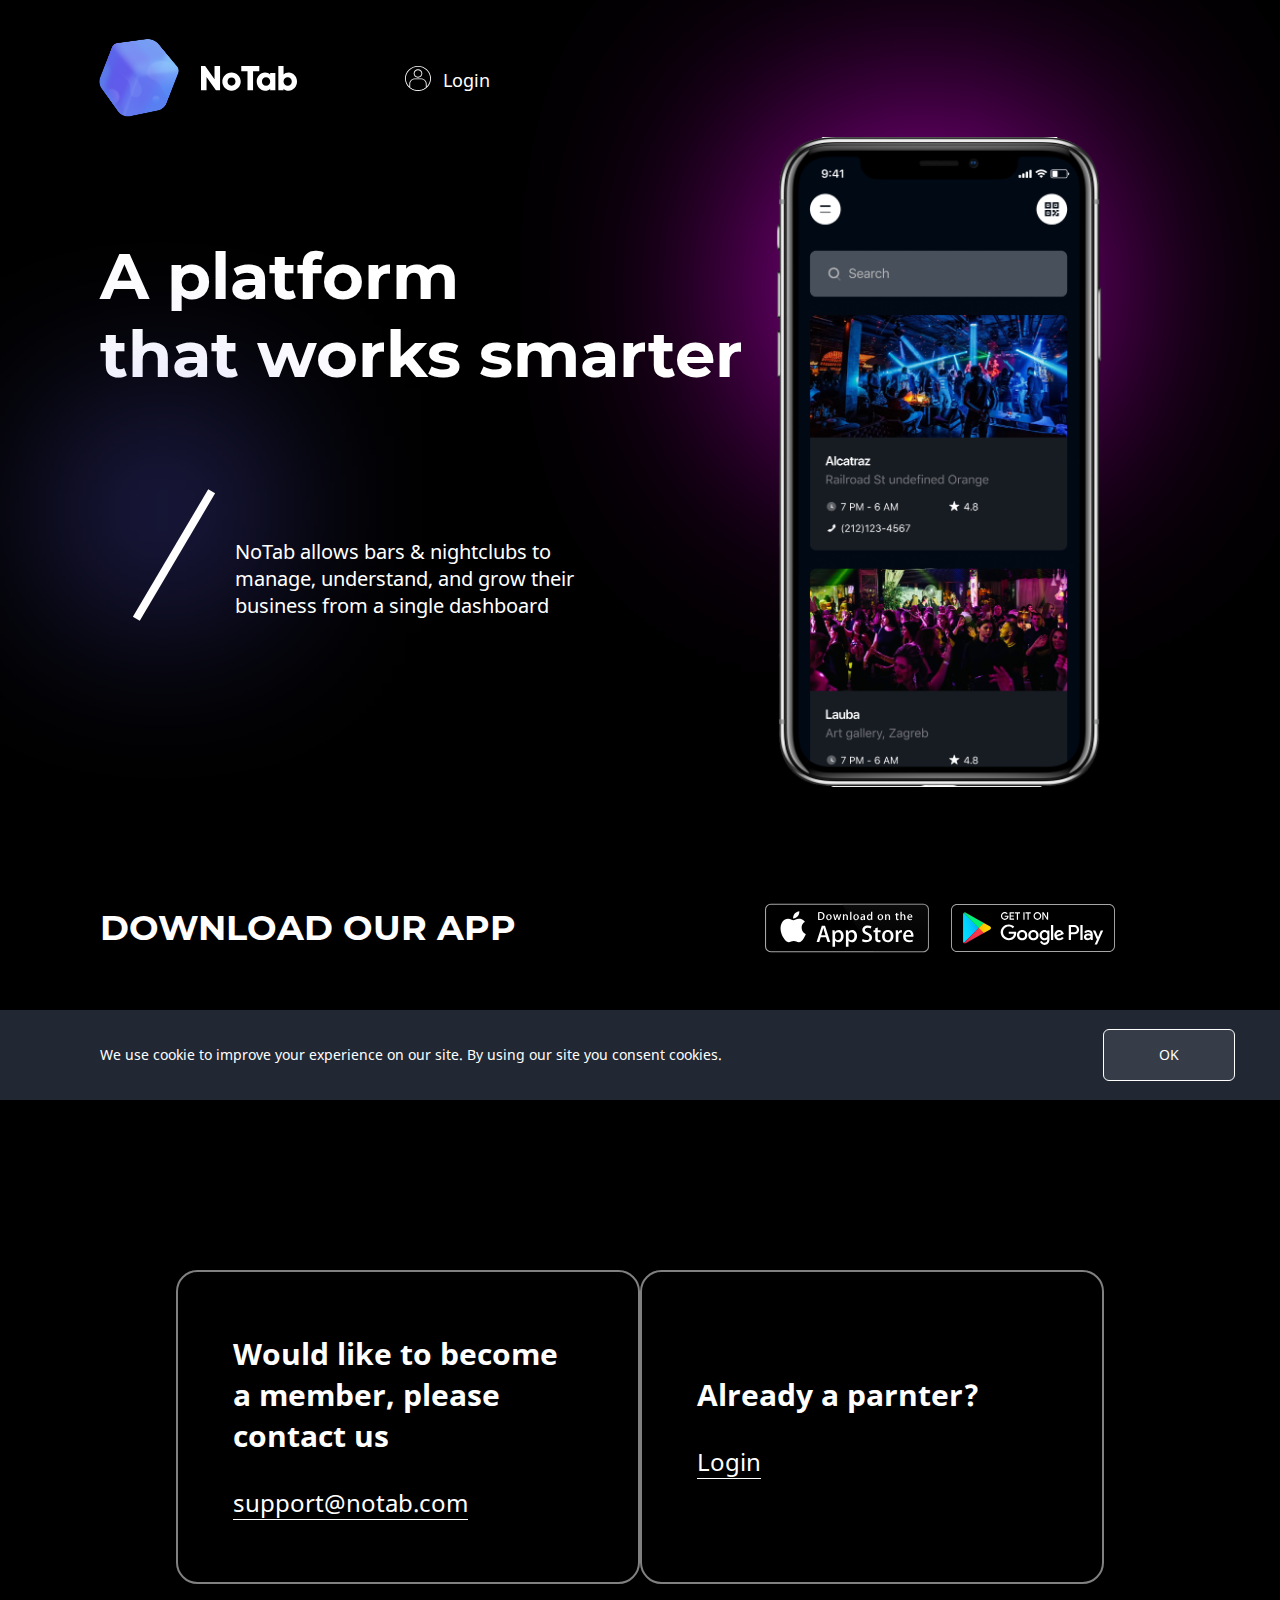
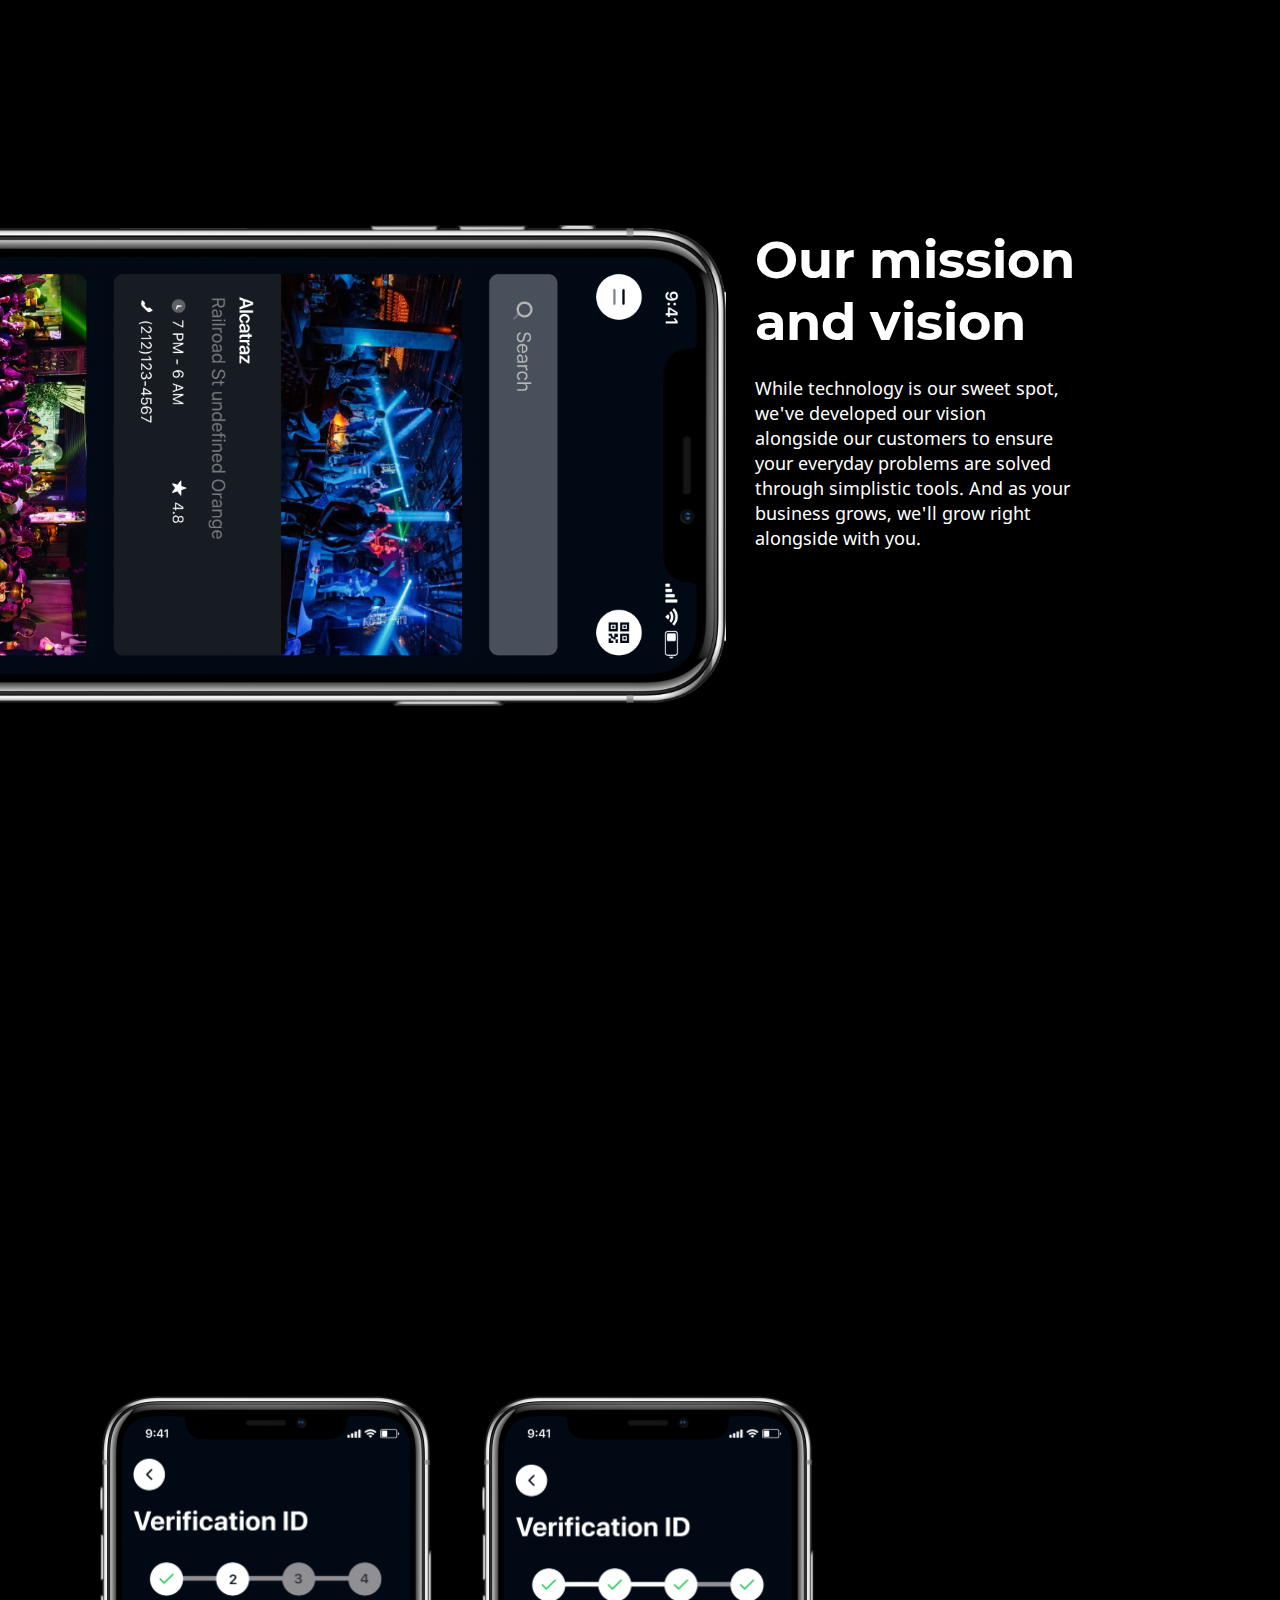
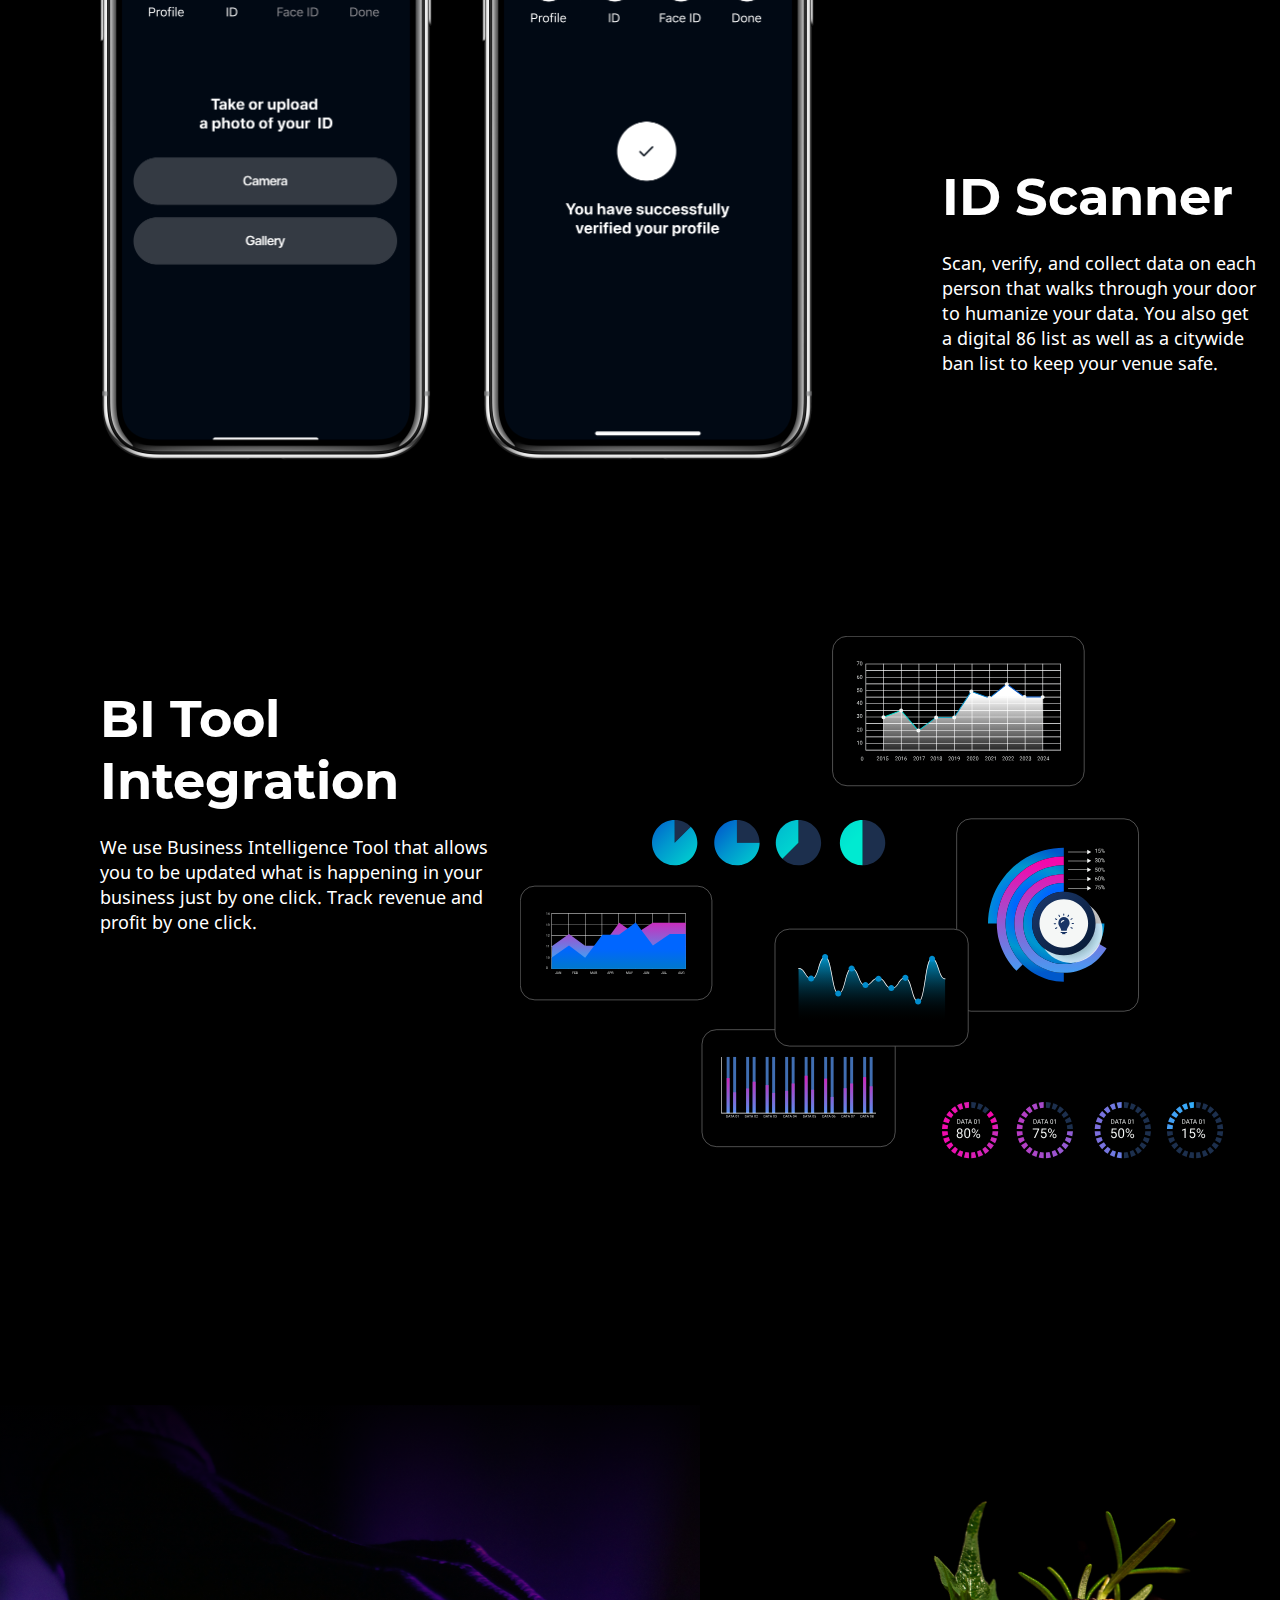
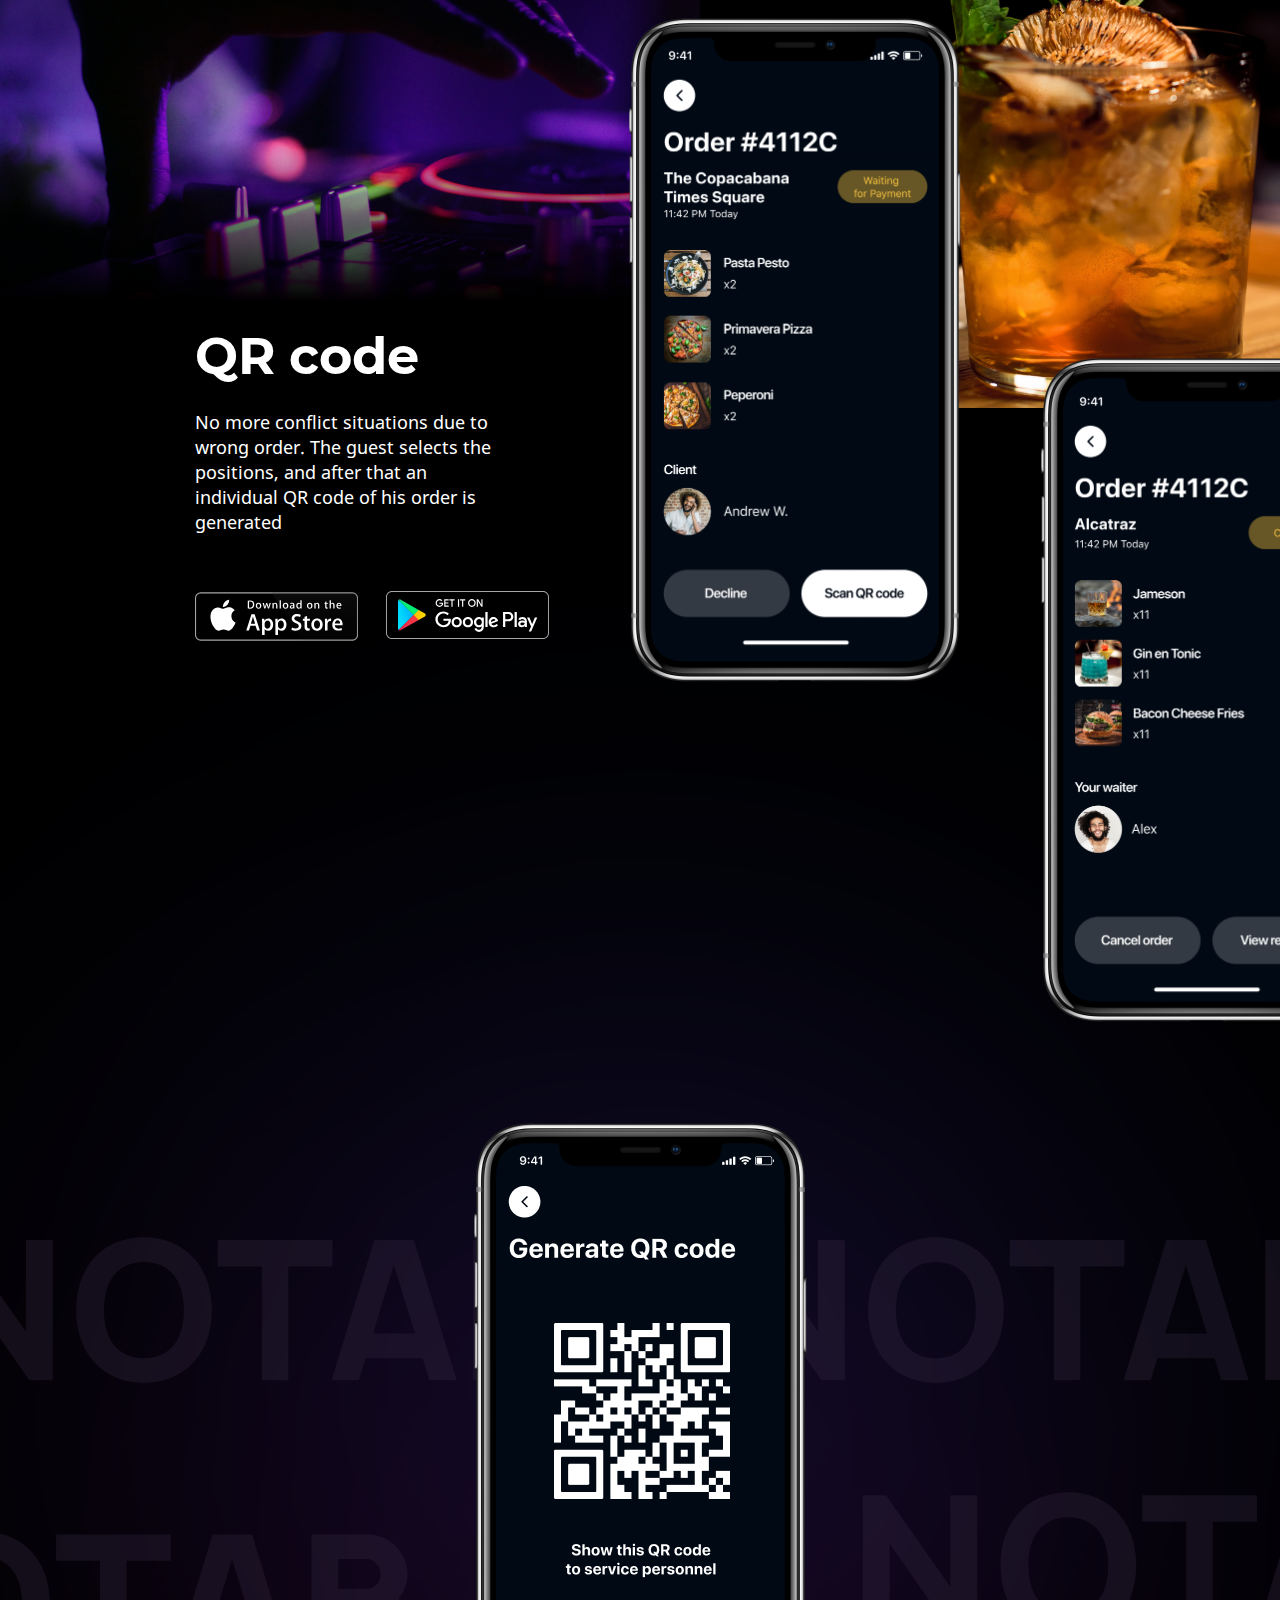
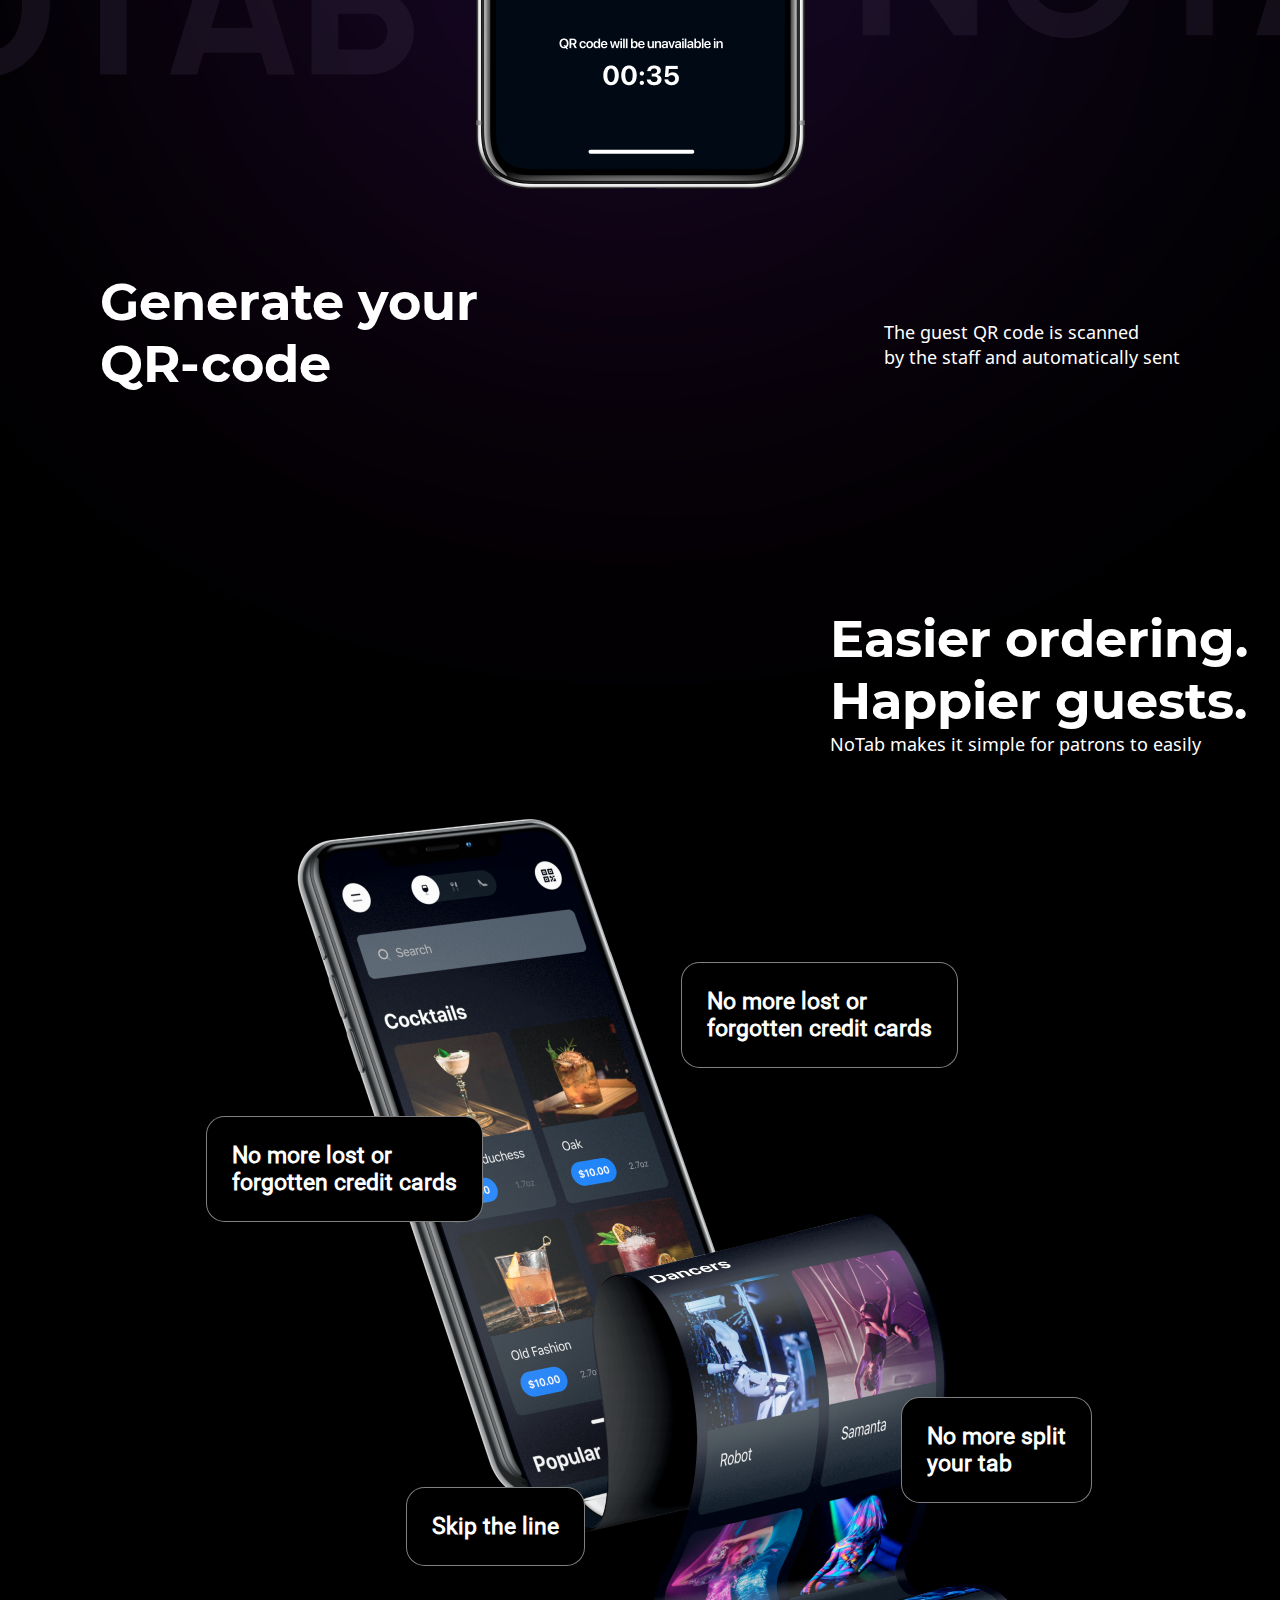
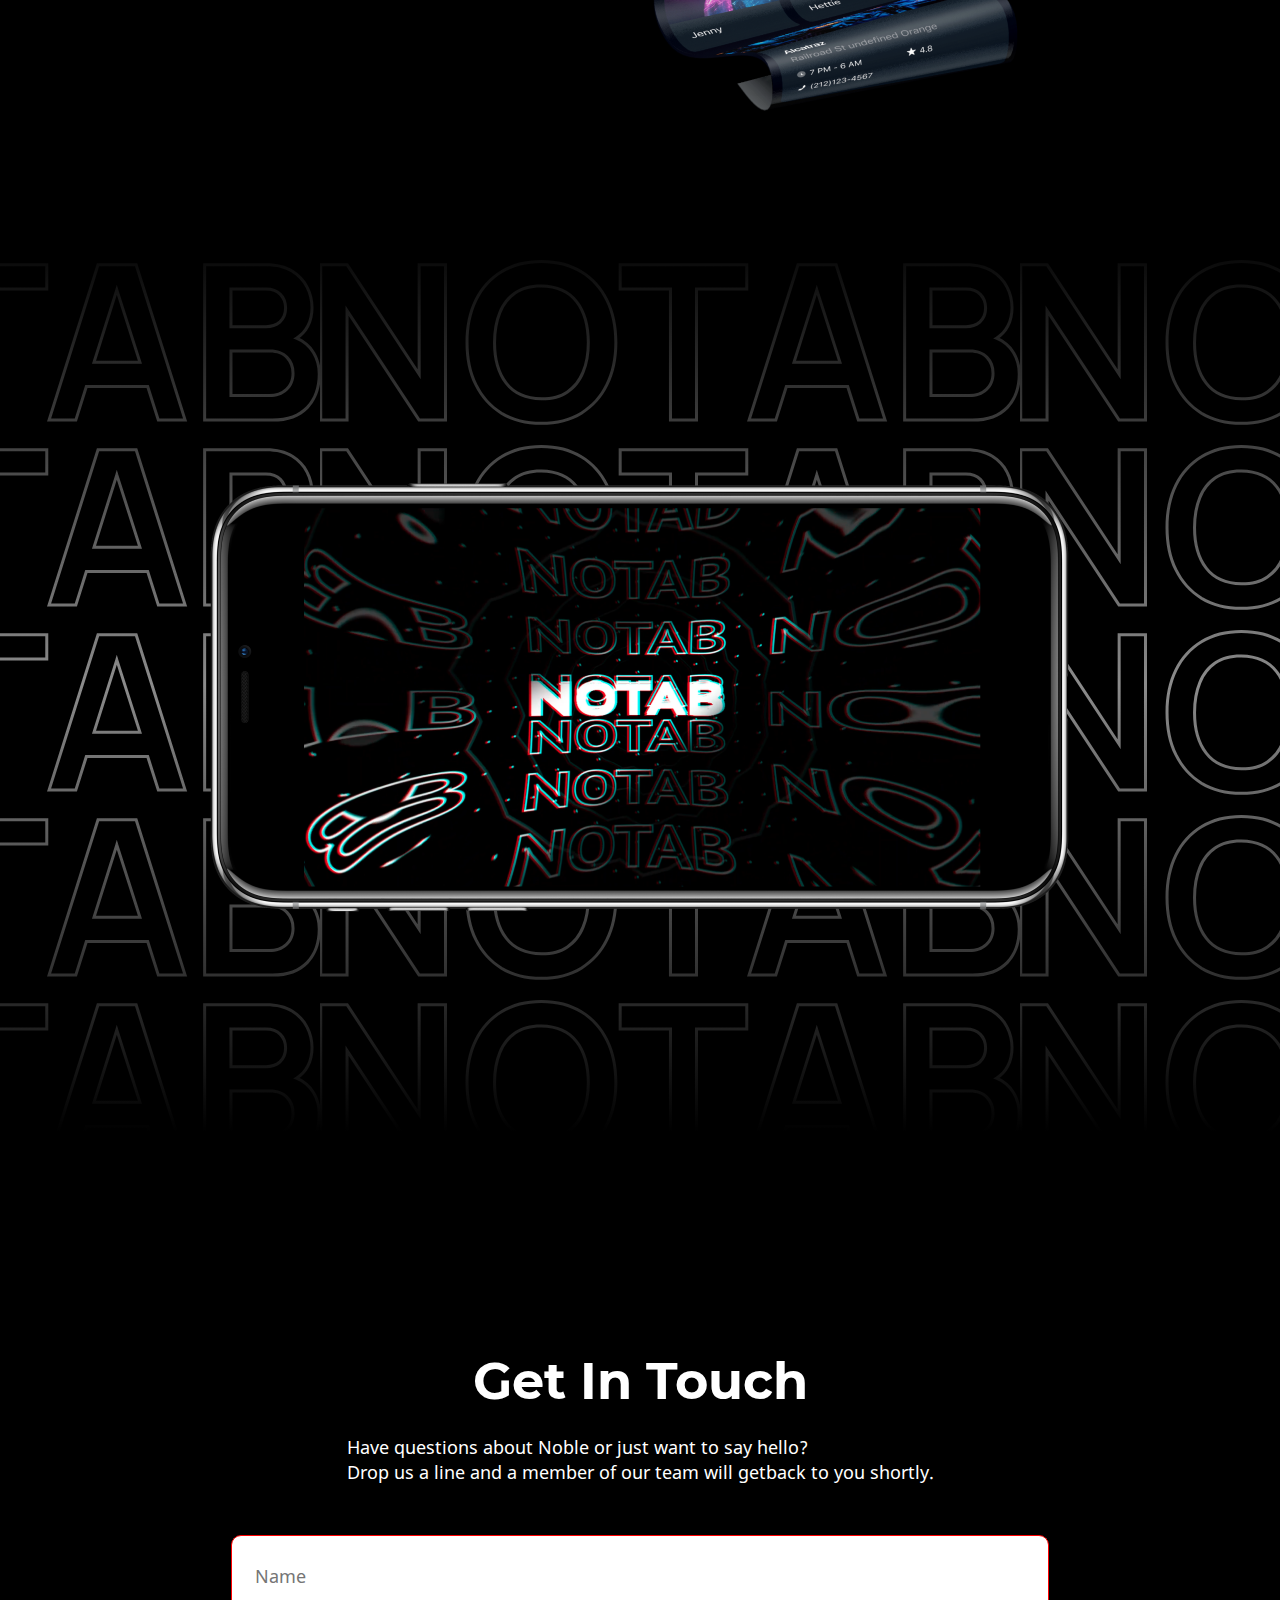
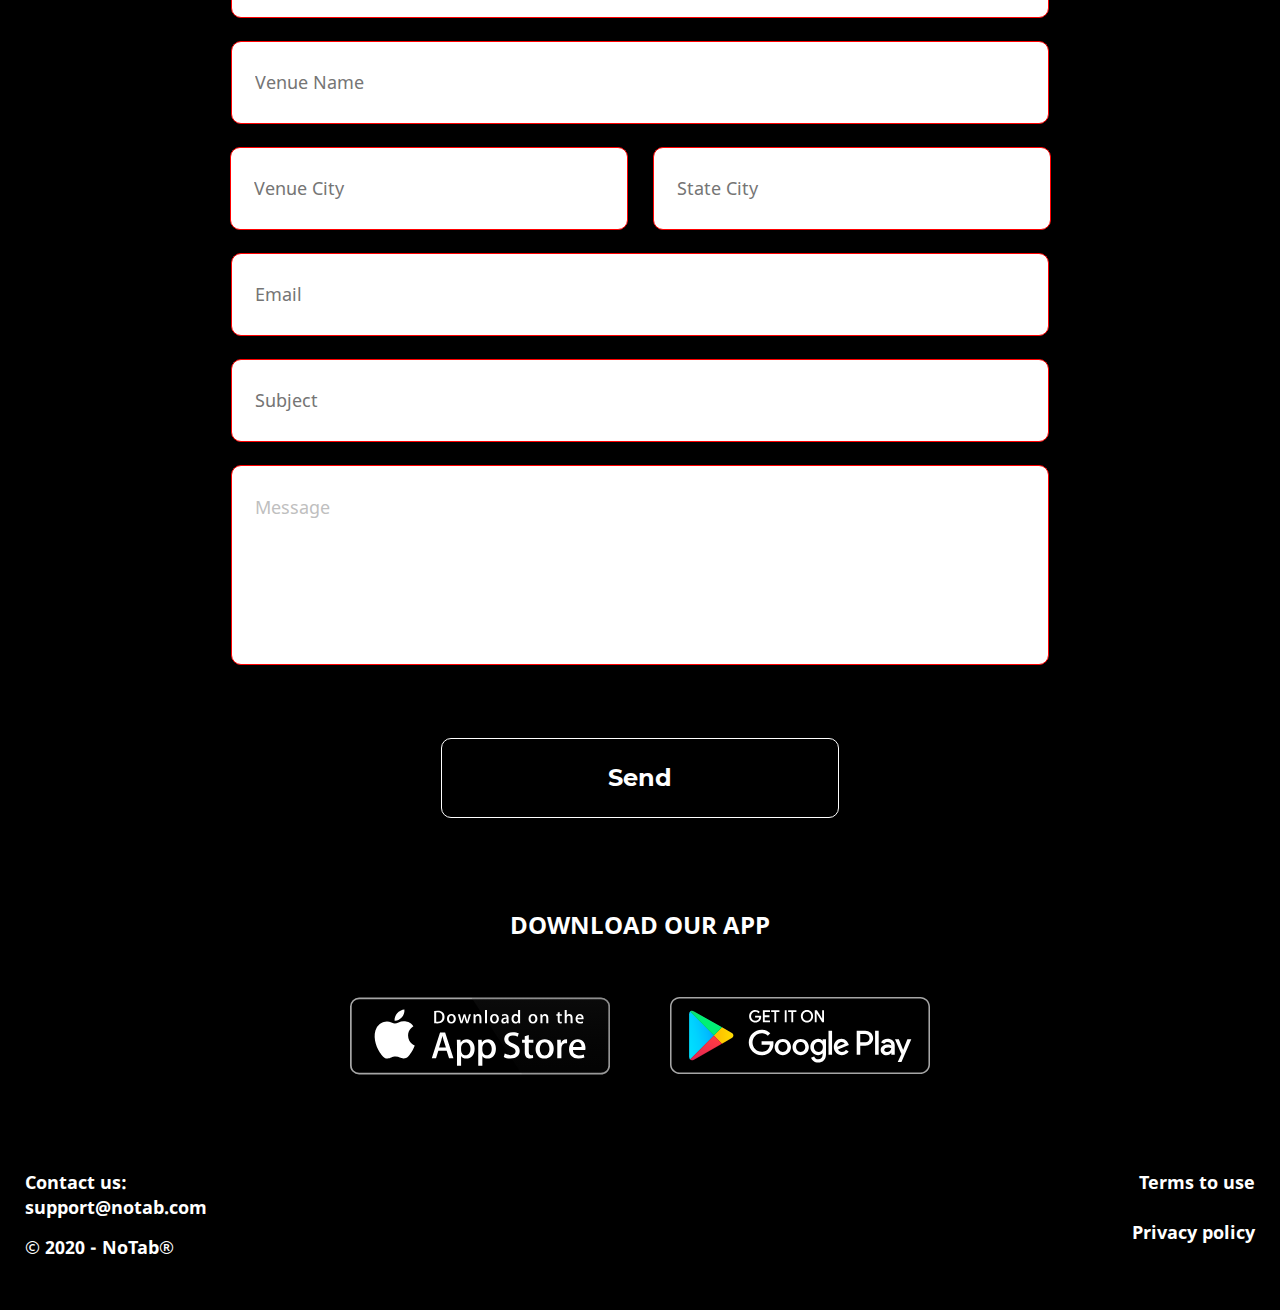
==== commit 8d58c33b: "fix" ====
--- a/index.html
+++ b/index.html
@@ -15,6 +15,8 @@
     <link rel='stylesheet' type='text/css' media='screen' href='./styles/main/feedback.css'>
     <link rel='stylesheet' type='text/css' media='screen' href='./styles/main/downloads.css'>
     <link rel='stylesheet' type='text/css' media='screen' href='./styles/main/footer.css'>
+    <link rel='stylesheet' type='text/css' media='screen' href='./styles/main/block.css'>
+    <link rel='stylesheet' type='text/css' media='screen' href='./styles/main/cookie.css'>
     <link rel='stylesheet' type='text/css' media='screen' href='./styles/fonts.css'>
 </head>
 
@@ -81,6 +83,18 @@
             </div>
         </div>
     </section>
+    <section class="cookie">
+        <div class="cookie_container">
+            <div class="cookie_container__message">
+                We use cookie to improve your experience on our site. By using our site you consent cookies. 
+            </div>
+            <div class="cookie_container__button">
+                <span>
+                    OK
+                </span>
+            </div>
+        </div>
+    </section>
     <section class="tips">
         <div class="tips_card">
             <span>
@@ -230,6 +244,14 @@
                 </div>
             </div>
         </section>
+        <section class="block">
+            <div class="block_background">
+
+            </div>
+            <div class="block_image">
+                <img src="./images/phone_horizontal.png" alt="Phone with logg">
+            </div>
+        </section>
         <section class="feedback">
             <div class="feedback_description">
                 <span class="feature_title center">
--- a/styles/main/preview.css
+++ b/styles/main/preview.css
@@ -68,7 +68,16 @@
 }
 
 .preview_content__image .glow {
-  display: none;
+  display: block;
+  position: absolute;
+  width: 300px;
+  height: 300px;
+  background: rgba(250, 0, 255, 0.8);
+  -webkit-filter: blur(120px);
+          filter: blur(120px);
+  -webkit-transform: rotate(-90.69deg);
+          transform: rotate(-90.69deg);
+  z-index: -1;
 }
 
 .preview_content__image > img {
--- a/styles/main/block.css
+++ b/styles/main/block.css
@@ -0,0 +1,35 @@
+.block {
+  height: 1000px;
+  display: -webkit-box;
+  display: -ms-flexbox;
+  display: flex;
+  -webkit-box-align: center;
+      -ms-flex-align: center;
+          align-items: center;
+  -webkit-box-pack: center;
+      -ms-flex-pack: center;
+          justify-content: center;
+  background: -webkit-gradient(linear, left bottom, left top, color-stop(6.8%, #000000), color-stop(51.62%, rgba(0, 0, 0, 0)), color-stop(97.38%, #000000));
+  background: linear-gradient(360deg, #000000 6.8%, rgba(0, 0, 0, 0) 51.62%, #000000 97.38%);
+}
+
+.block_background {
+  position: absolute;
+  min-width: 1440px;
+  height: 100%;
+  z-index: -1;
+  background-image: url("../../images/icons/notab.svg");
+  background-repeat: repeat;
+  background-position-x: -300px;
+}
+
+.block_image > img {
+  width: 860px;
+}
+
+@media screen and (max-width: 390px) {
+  .block {
+    display: none;
+  }
+}
+/*# sourceMappingURL=block.css.map */--- a/styles/main/cookie.css
+++ b/styles/main/cookie.css
@@ -0,0 +1,112 @@
+.cookie {
+  position: relative;
+  display: -webkit-box;
+  display: -ms-flexbox;
+  display: flex;
+  font-family: "NotoSansRegular";
+  -webkit-box-align: center;
+      -ms-flex-align: center;
+          align-items: center;
+  -webkit-box-pack: center;
+      -ms-flex-pack: center;
+          justify-content: center;
+  width: 100%;
+  height: 90px;
+  font-size: 14px;
+  font-style: normal;
+  font-weight: 400;
+  line-height: 19px;
+  letter-spacing: 0em;
+  background-color: #212834;
+  z-index: 1;
+}
+
+.cookie_container {
+  width: 1440px;
+  display: -webkit-box;
+  display: -ms-flexbox;
+  display: flex;
+  -webkit-box-orient: horizontal;
+  -webkit-box-direction: normal;
+      -ms-flex-direction: row;
+          flex-direction: row;
+  -webkit-box-pack: justify;
+      -ms-flex-pack: justify;
+          justify-content: space-between;
+  -webkit-box-align: center;
+      -ms-flex-align: center;
+          align-items: center;
+}
+
+.cookie_container__message {
+  margin-left: 100px;
+  text-align: left;
+}
+
+.cookie_container__button {
+  cursor: pointer;
+  display: -webkit-box;
+  display: -ms-flexbox;
+  display: flex;
+  -webkit-box-align: center;
+      -ms-flex-align: center;
+          align-items: center;
+  -webkit-box-pack: center;
+      -ms-flex-pack: center;
+          justify-content: center;
+  width: 130px;
+  height: 50px;
+  background: rgba(255, 255, 255, 0.1);
+  border: 0.5px solid #ffffff;
+  border-radius: 6px;
+  margin-right: 45px;
+}
+
+@media screen and (max-width: 390px) {
+  .cookie {
+    margin-top: 1350px;
+    position: absolute;
+    display: -webkit-box;
+    display: -ms-flexbox;
+    display: flex;
+  }
+  .cookie_container {
+    width: 100%;
+    display: -webkit-box;
+    display: -ms-flexbox;
+    display: flex;
+    -webkit-box-orient: horizontal;
+    -webkit-box-direction: normal;
+        -ms-flex-direction: row;
+            flex-direction: row;
+    -webkit-box-pack: justify;
+        -ms-flex-pack: justify;
+            justify-content: space-between;
+    -webkit-box-align: center;
+        -ms-flex-align: center;
+            align-items: center;
+  }
+  .cookie_container__message {
+    max-width: 220px;
+    margin-left: 15px;
+    text-align: left;
+  }
+  .cookie_container__button {
+    display: -webkit-box;
+    display: -ms-flexbox;
+    display: flex;
+    -webkit-box-align: center;
+        -ms-flex-align: center;
+            align-items: center;
+    -webkit-box-pack: center;
+        -ms-flex-pack: center;
+            justify-content: center;
+    width: 90px;
+    height: 50px;
+    background: rgba(255, 255, 255, 0.1);
+    border: 0.5px solid #ffffff;
+    border-radius: 6px;
+    margin-right: 15px;
+  }
+}
+/*# sourceMappingURL=cookie.css.map */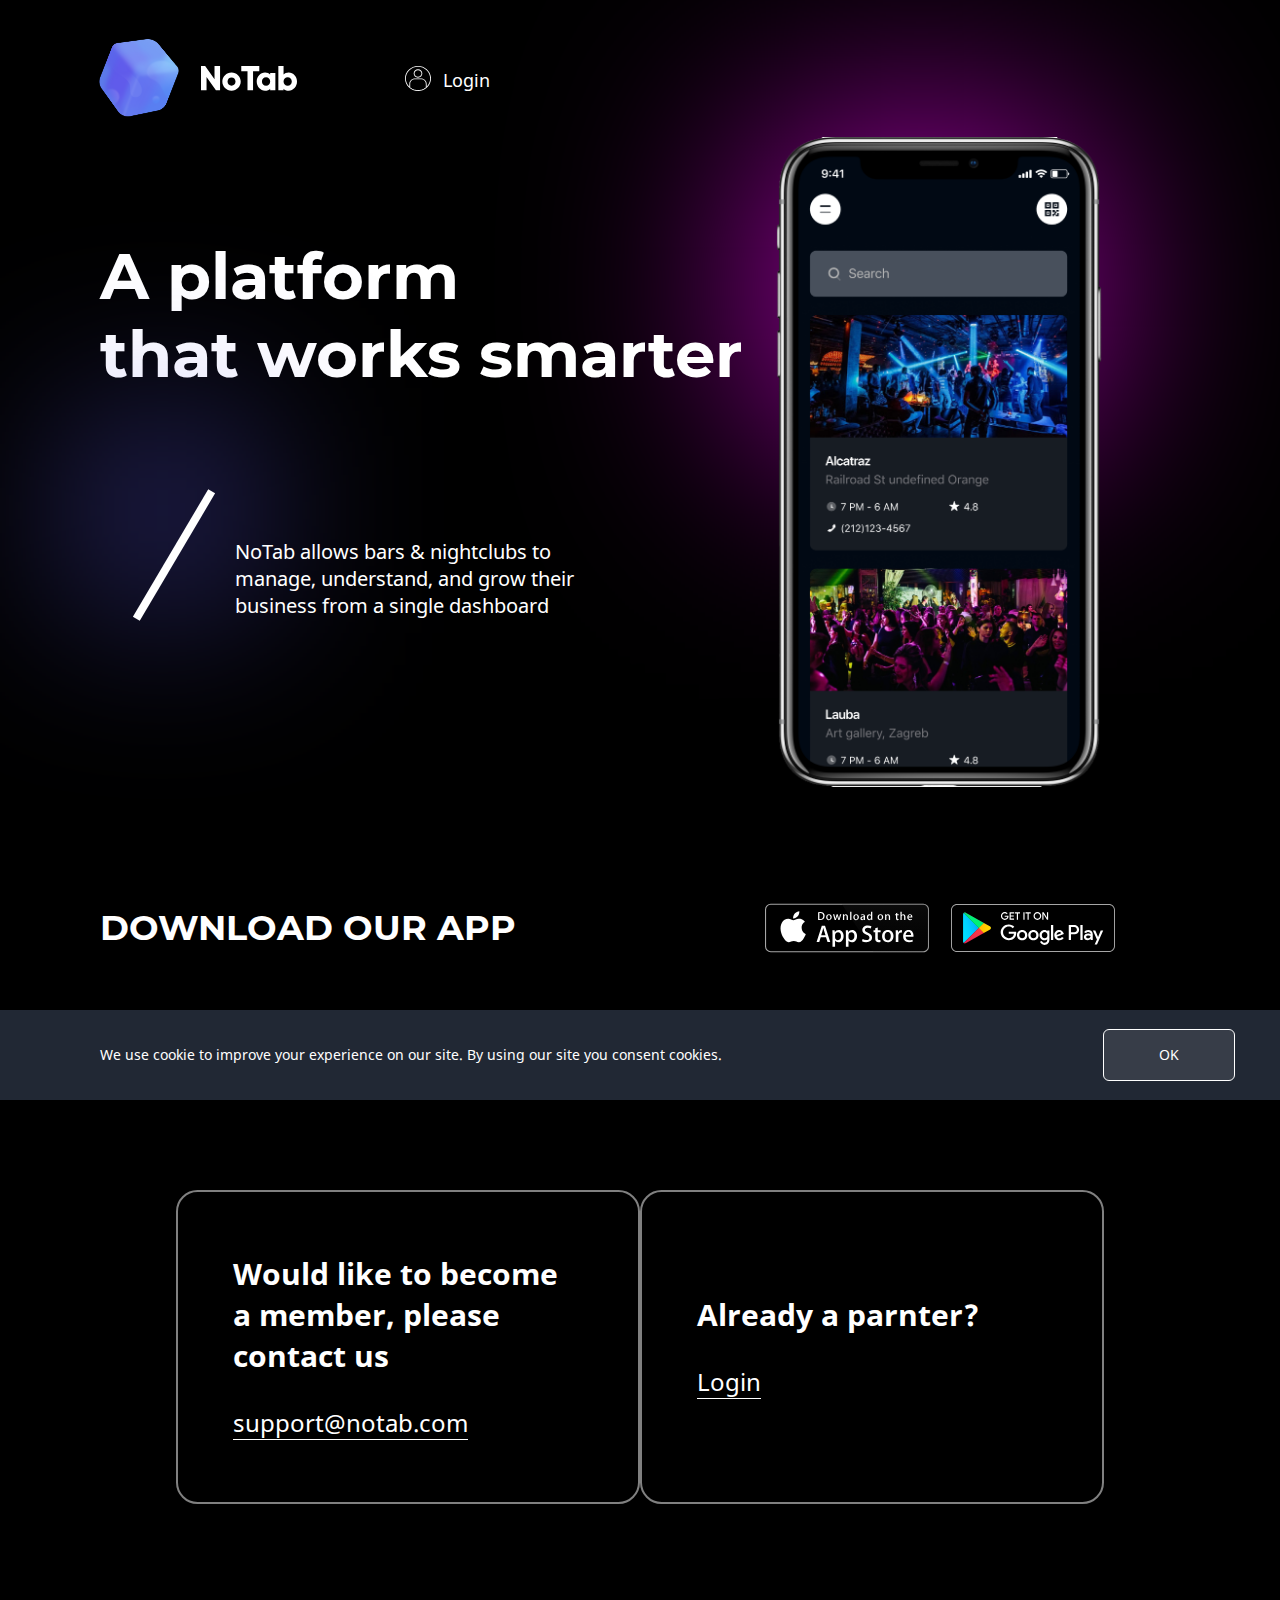
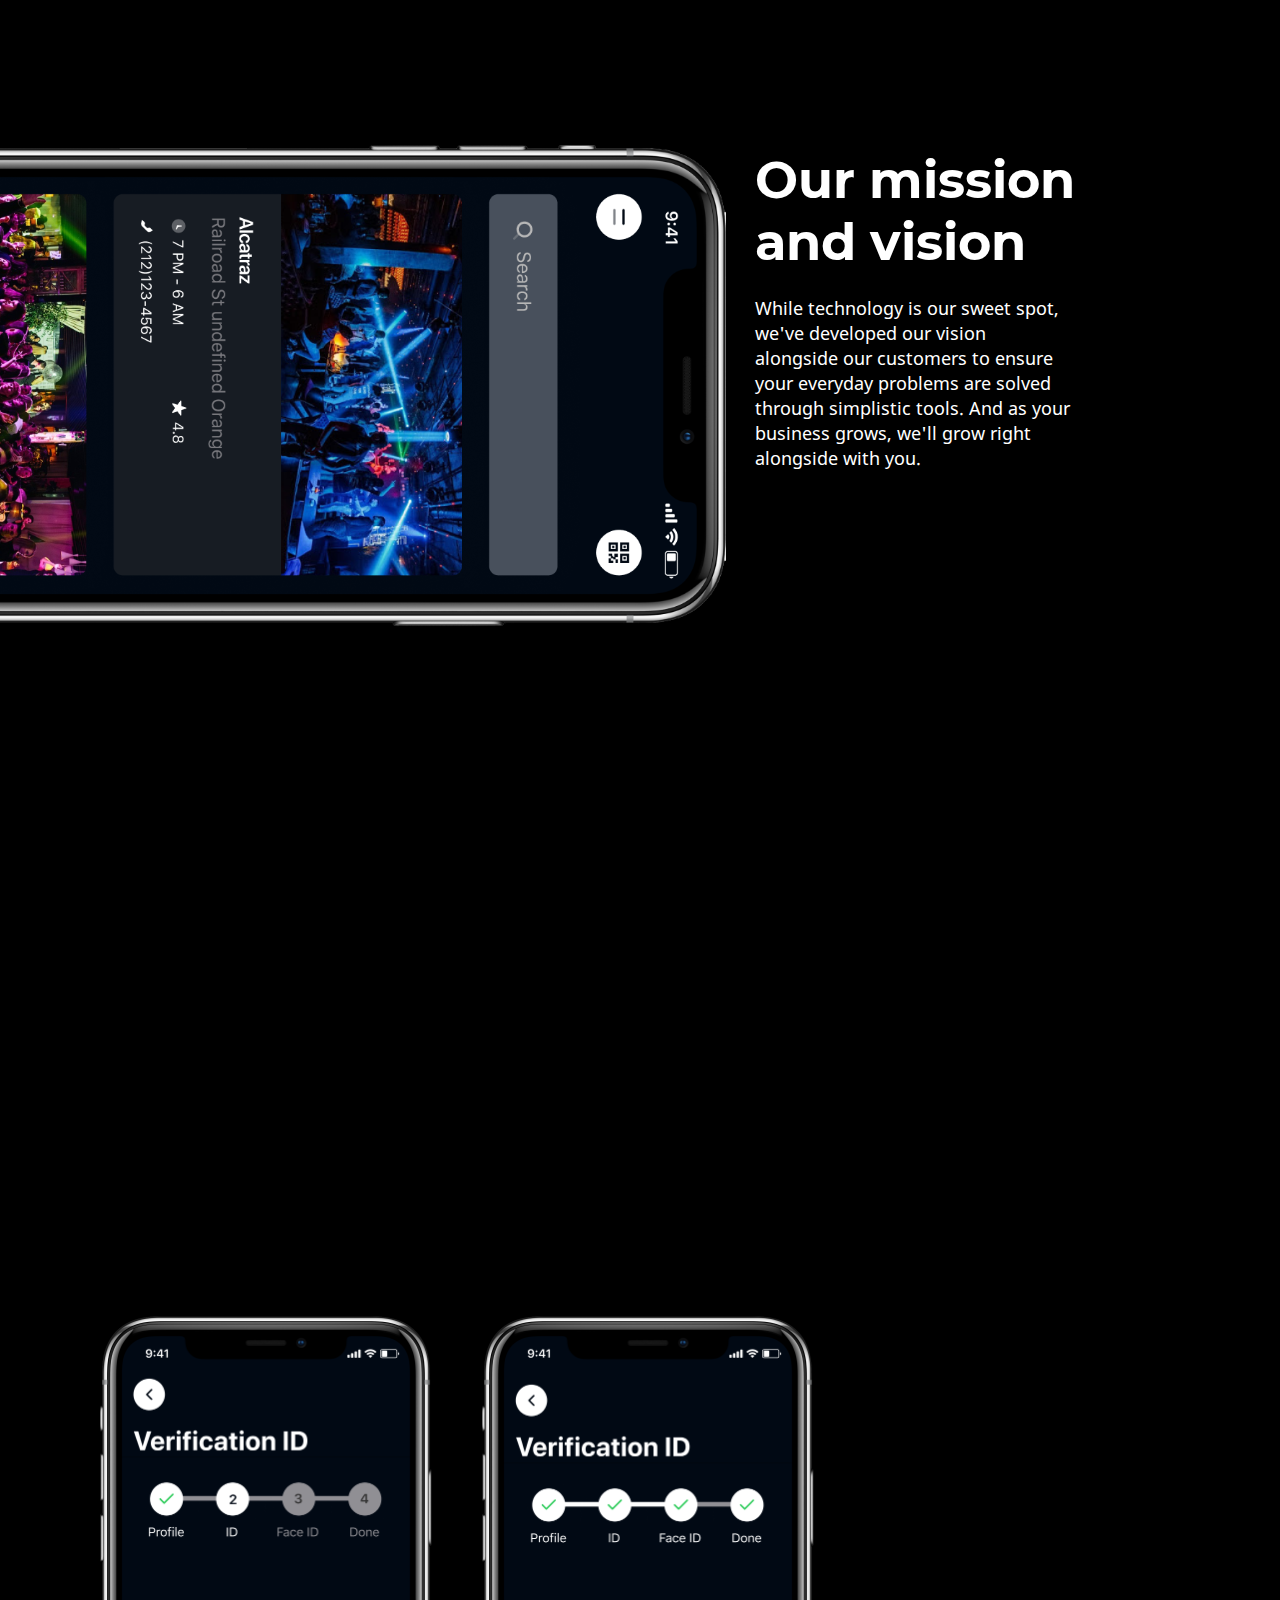
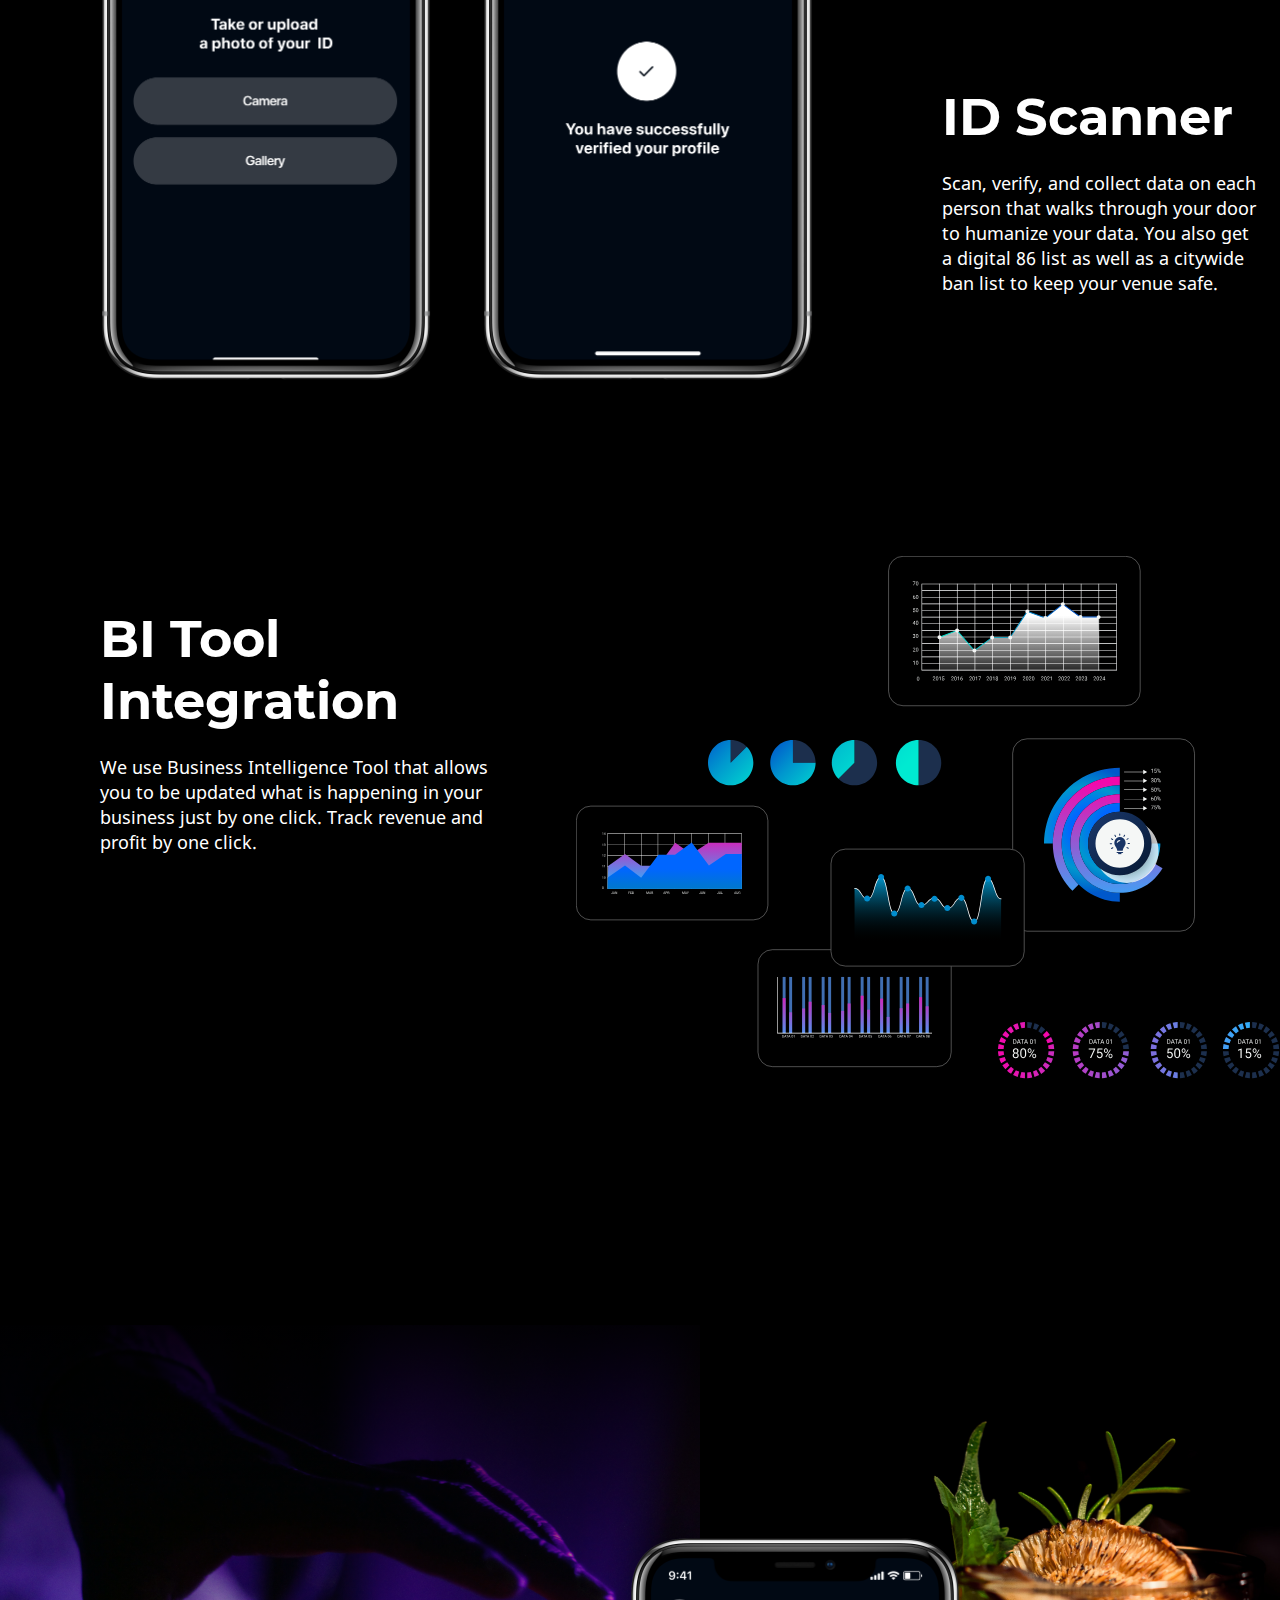
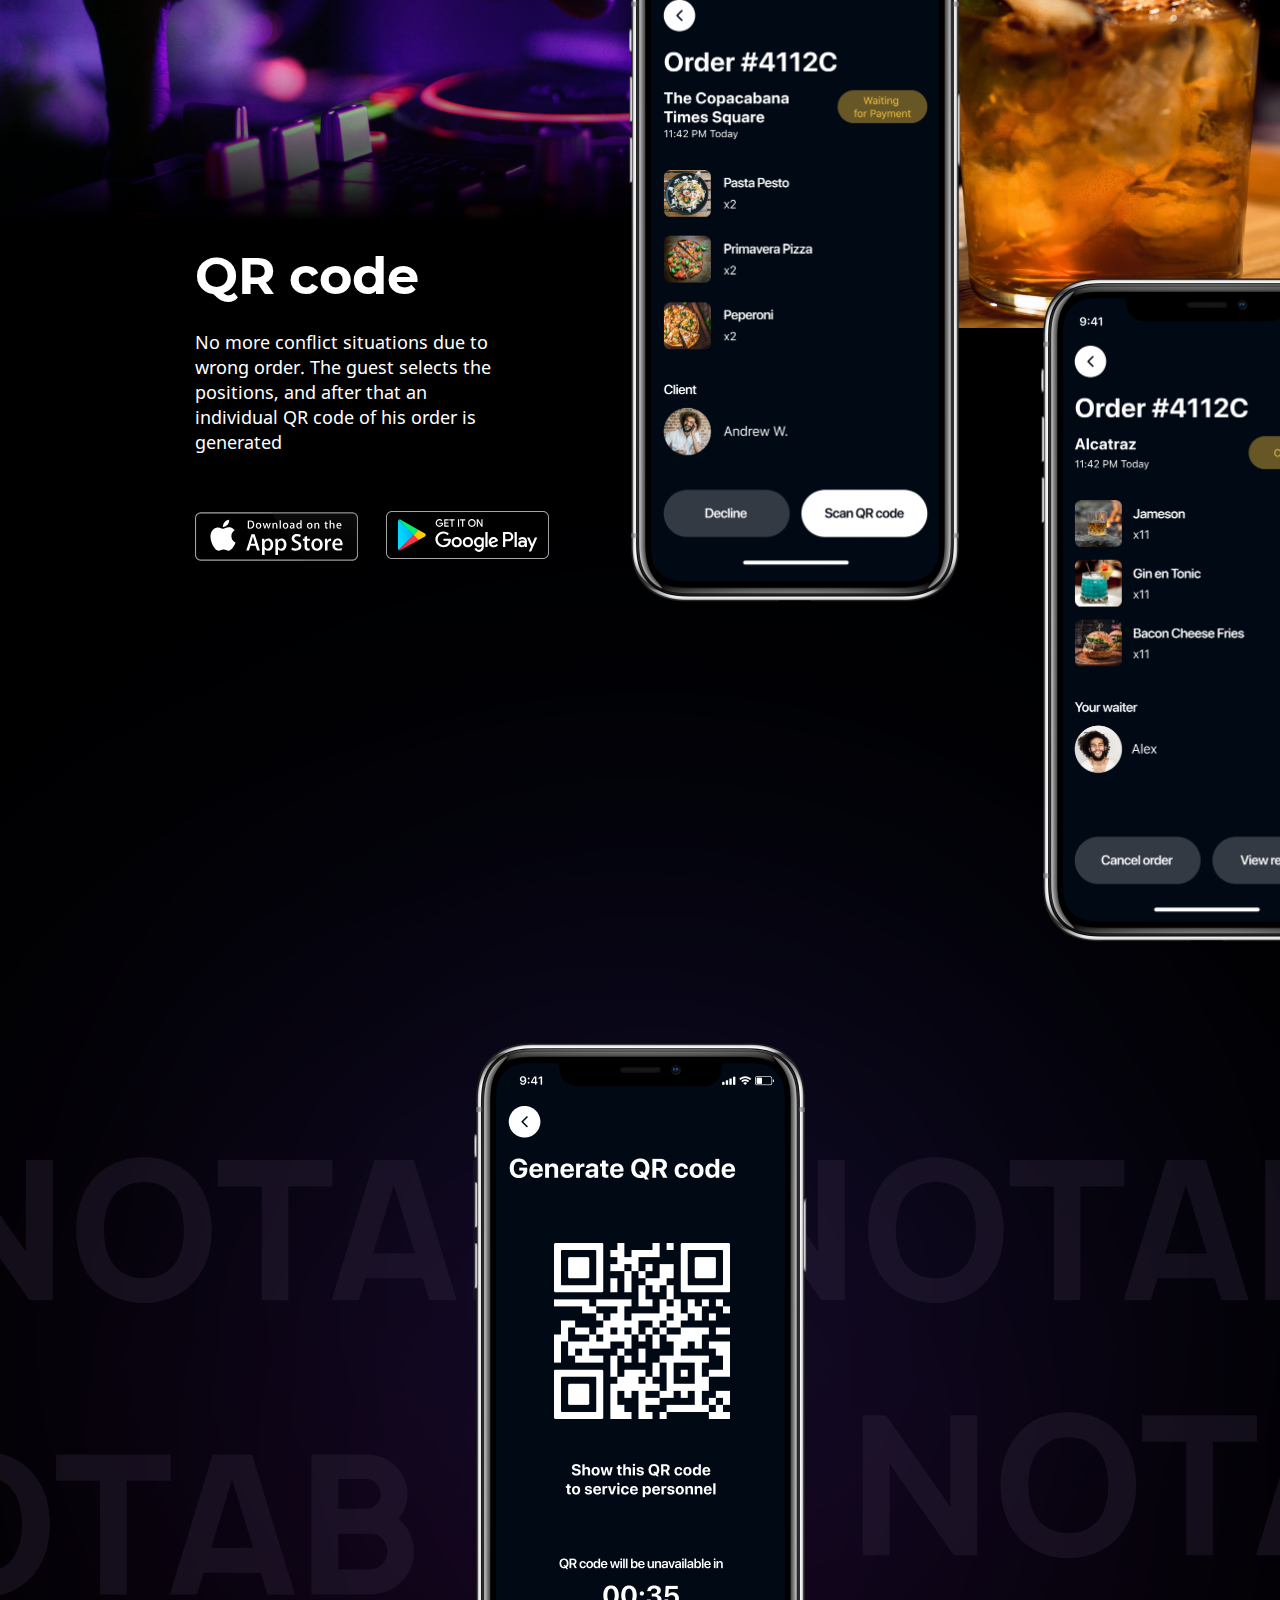
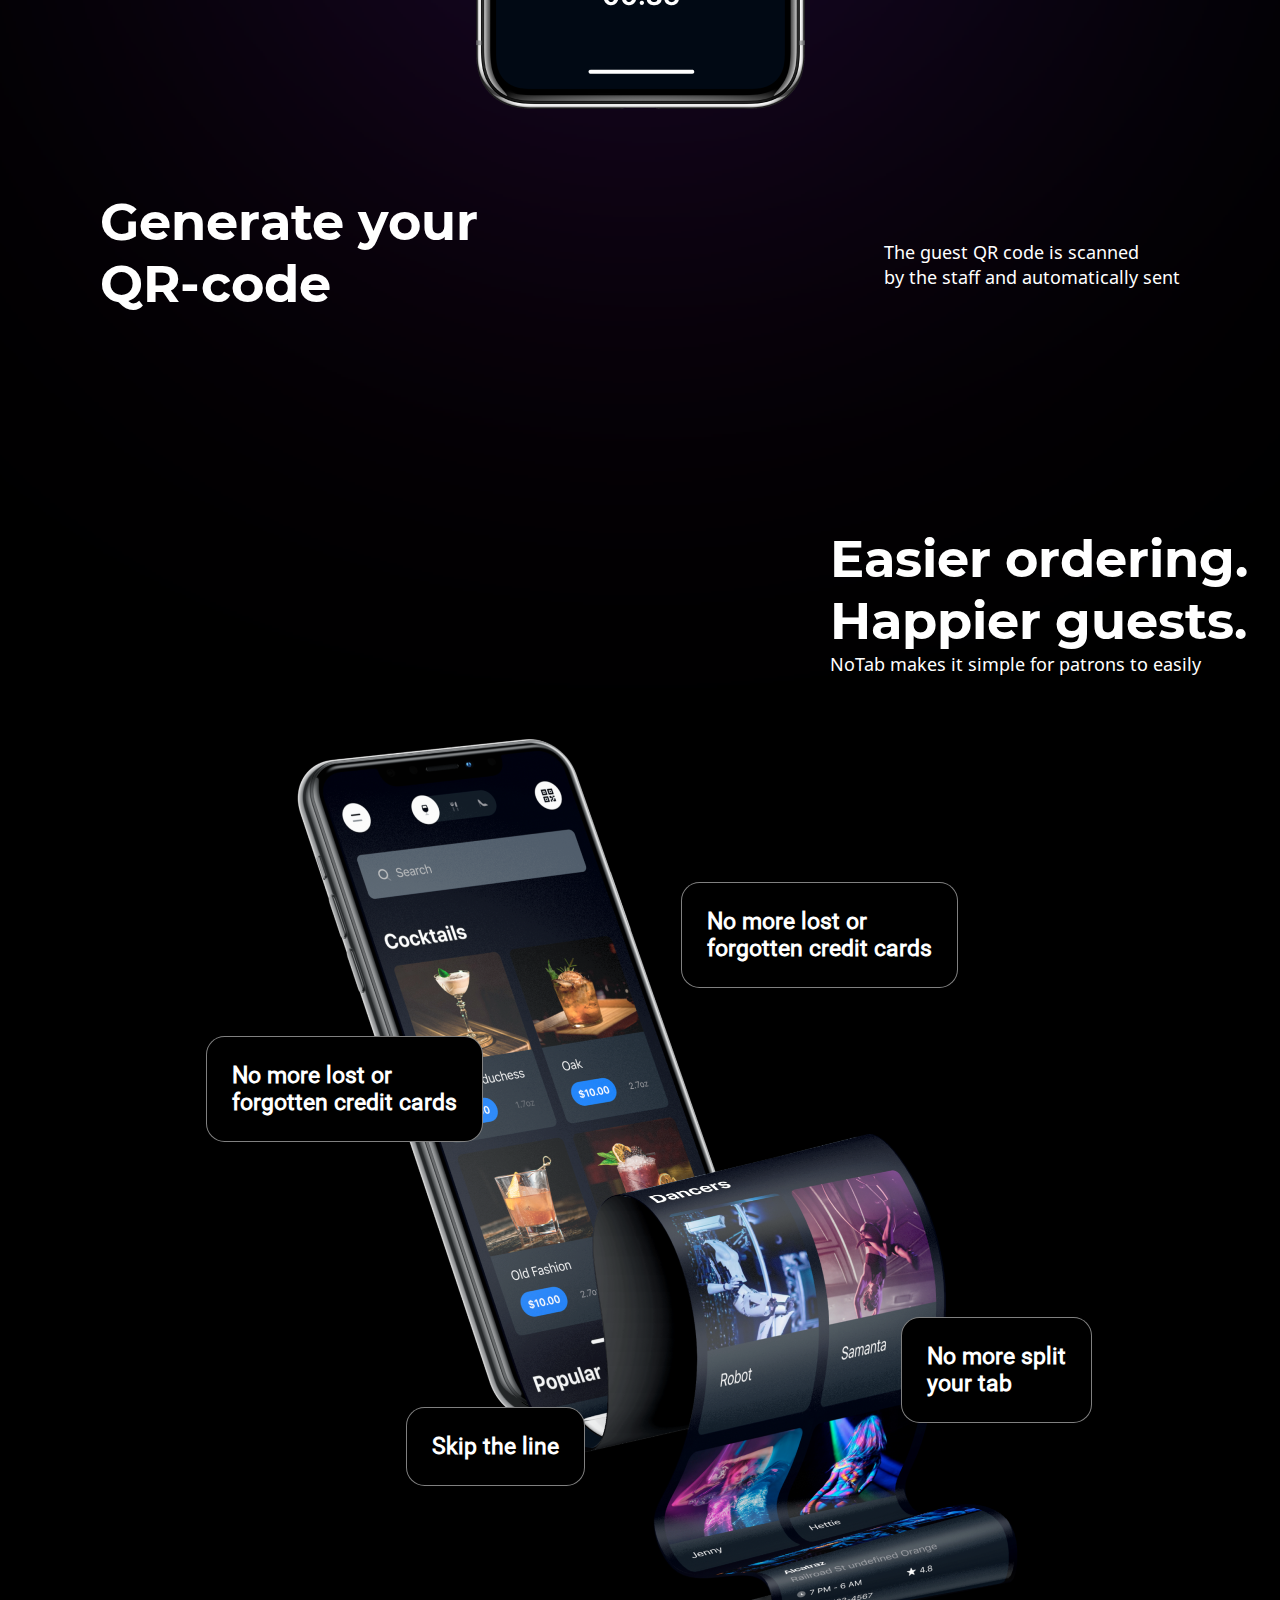
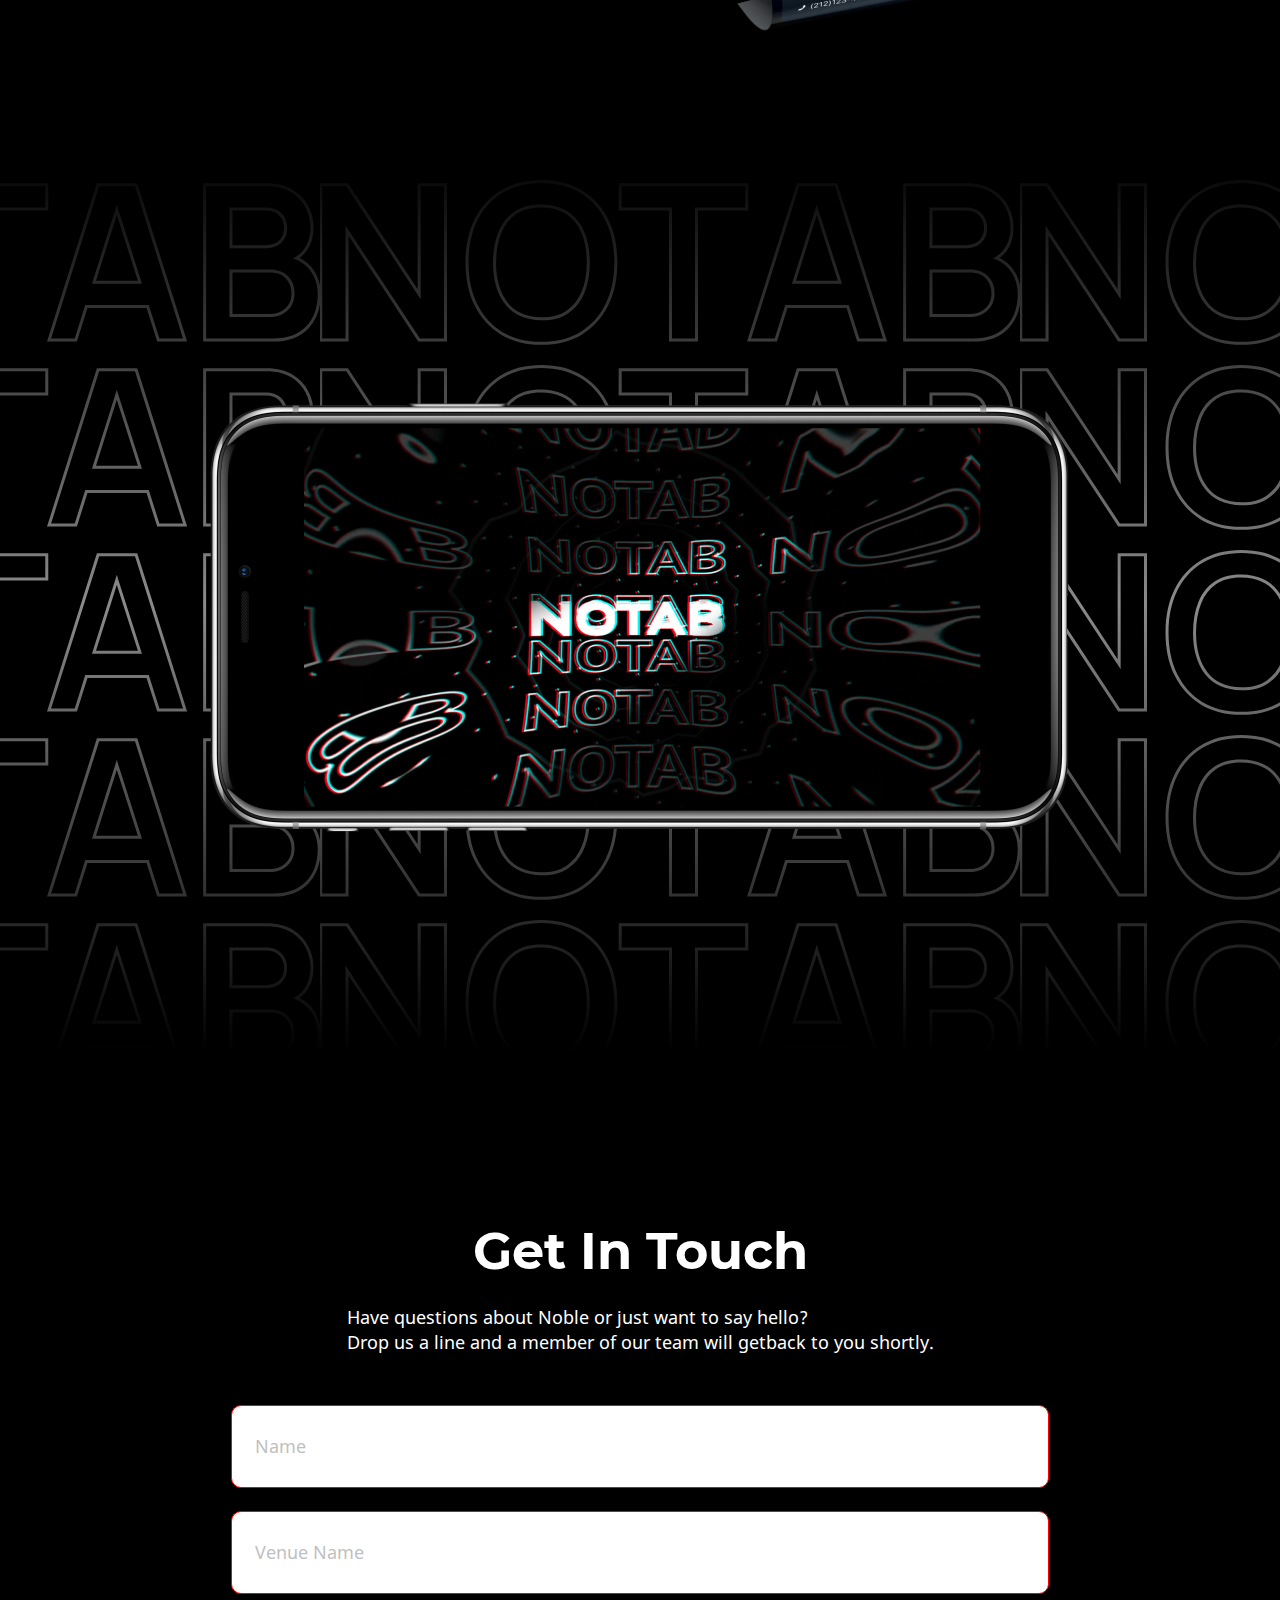
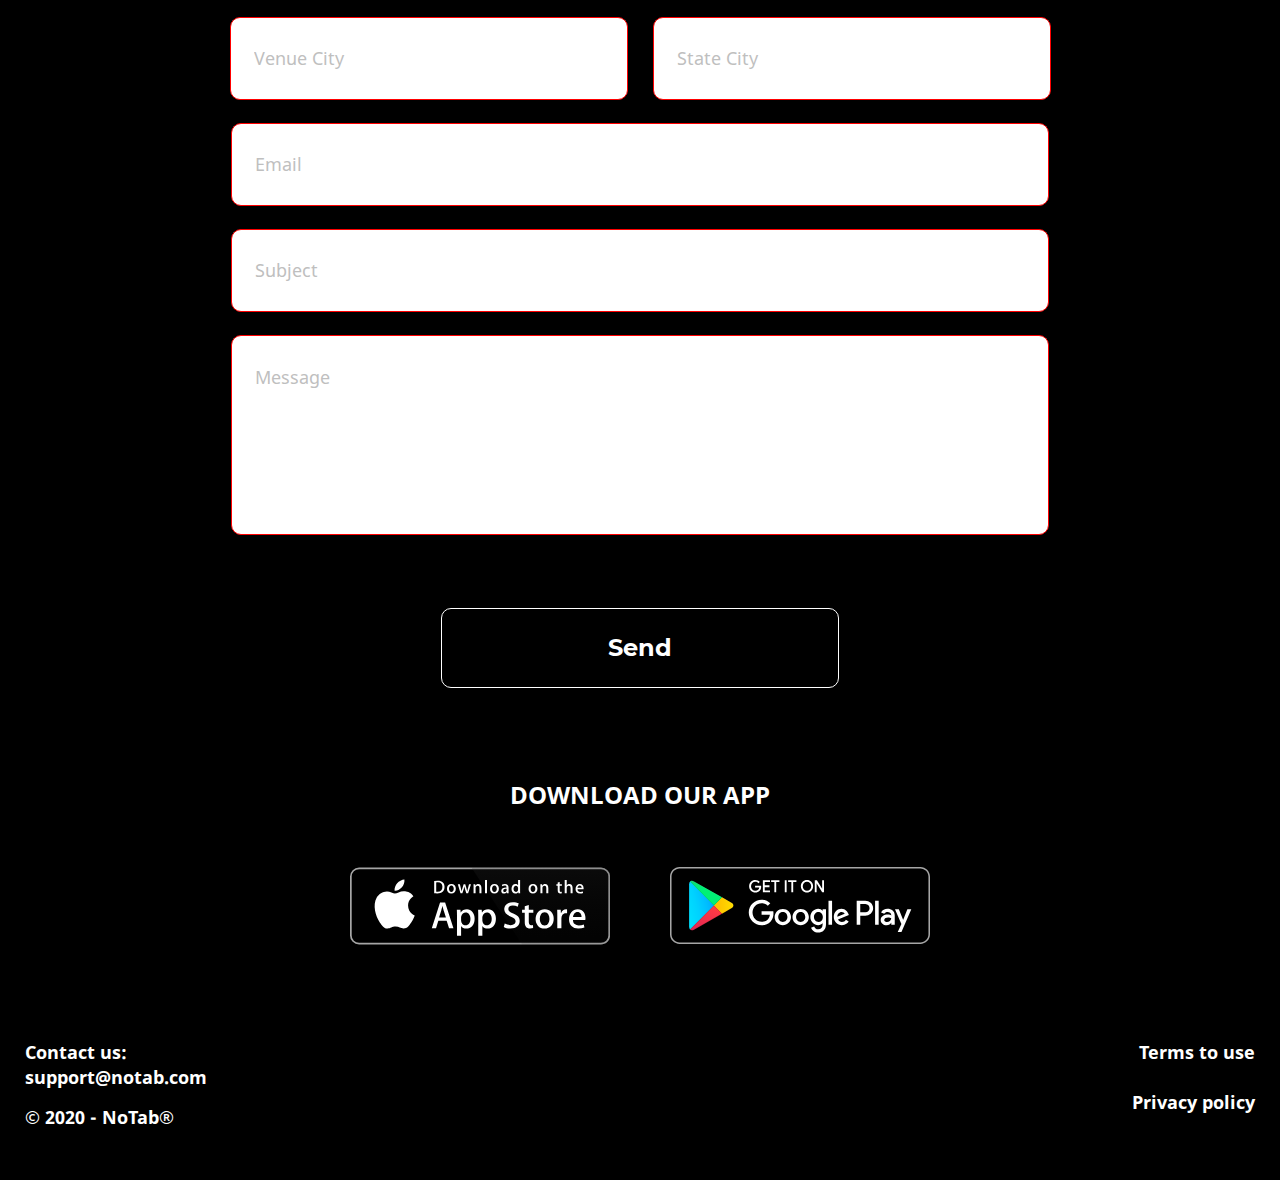
==== commit 9c73087a: "fix" ====
--- a/index.html
+++ b/index.html
@@ -155,7 +155,7 @@
             </div>
             <div class="integration">
                 <div class="integration_description">
-                    <span class="feature_title">
+                    <span class="feature_title title">
                         BI Tool Integration
                     </span>
                     <span class="feature_description">
--- a/styles/main/tips_cards.css
+++ b/styles/main/tips_cards.css
@@ -1,5 +1,5 @@
 .tips {
-  margin: 170px 176px 0 176px;
+  margin: 90px 176px 0 176px;
   display: -webkit-box;
   display: -ms-flexbox;
   display: flex;
--- a/styles/main/features.css
+++ b/styles/main/features.css
@@ -71,6 +71,10 @@
   -webkit-box-align: center;
       -ms-flex-align: center;
           align-items: center;
+}
+
+.features .integration .title {
+  max-width: 500px;
 }
 
 .features .integration_description {
--- a/styles/main/feedback.css
+++ b/styles/main/feedback.css
@@ -1,5 +1,5 @@
 .feedback {
-  margin-top: 150px;
+  margin-top: 100px;
   display: -webkit-box;
   display: -ms-flexbox;
   display: flex;
@@ -89,7 +89,31 @@
   margin-bottom: 23px;
 }
 
-.feedback_form input:placeholder {
+.feedback_form input::-webkit-input-placeholder {
+  font-size: 18px;
+  padding-top: 29px;
+  padding-bottom: 29px;
+  color: #bfbfbf;
+  font-weight: 400;
+}
+
+.feedback_form input:-ms-input-placeholder {
+  font-size: 18px;
+  padding-top: 29px;
+  padding-bottom: 29px;
+  color: #bfbfbf;
+  font-weight: 400;
+}
+
+.feedback_form input::-ms-input-placeholder {
+  font-size: 18px;
+  padding-top: 29px;
+  padding-bottom: 29px;
+  color: #bfbfbf;
+  font-weight: 400;
+}
+
+.feedback_form input::placeholder {
   font-size: 18px;
   padding-top: 29px;
   padding-bottom: 29px;
